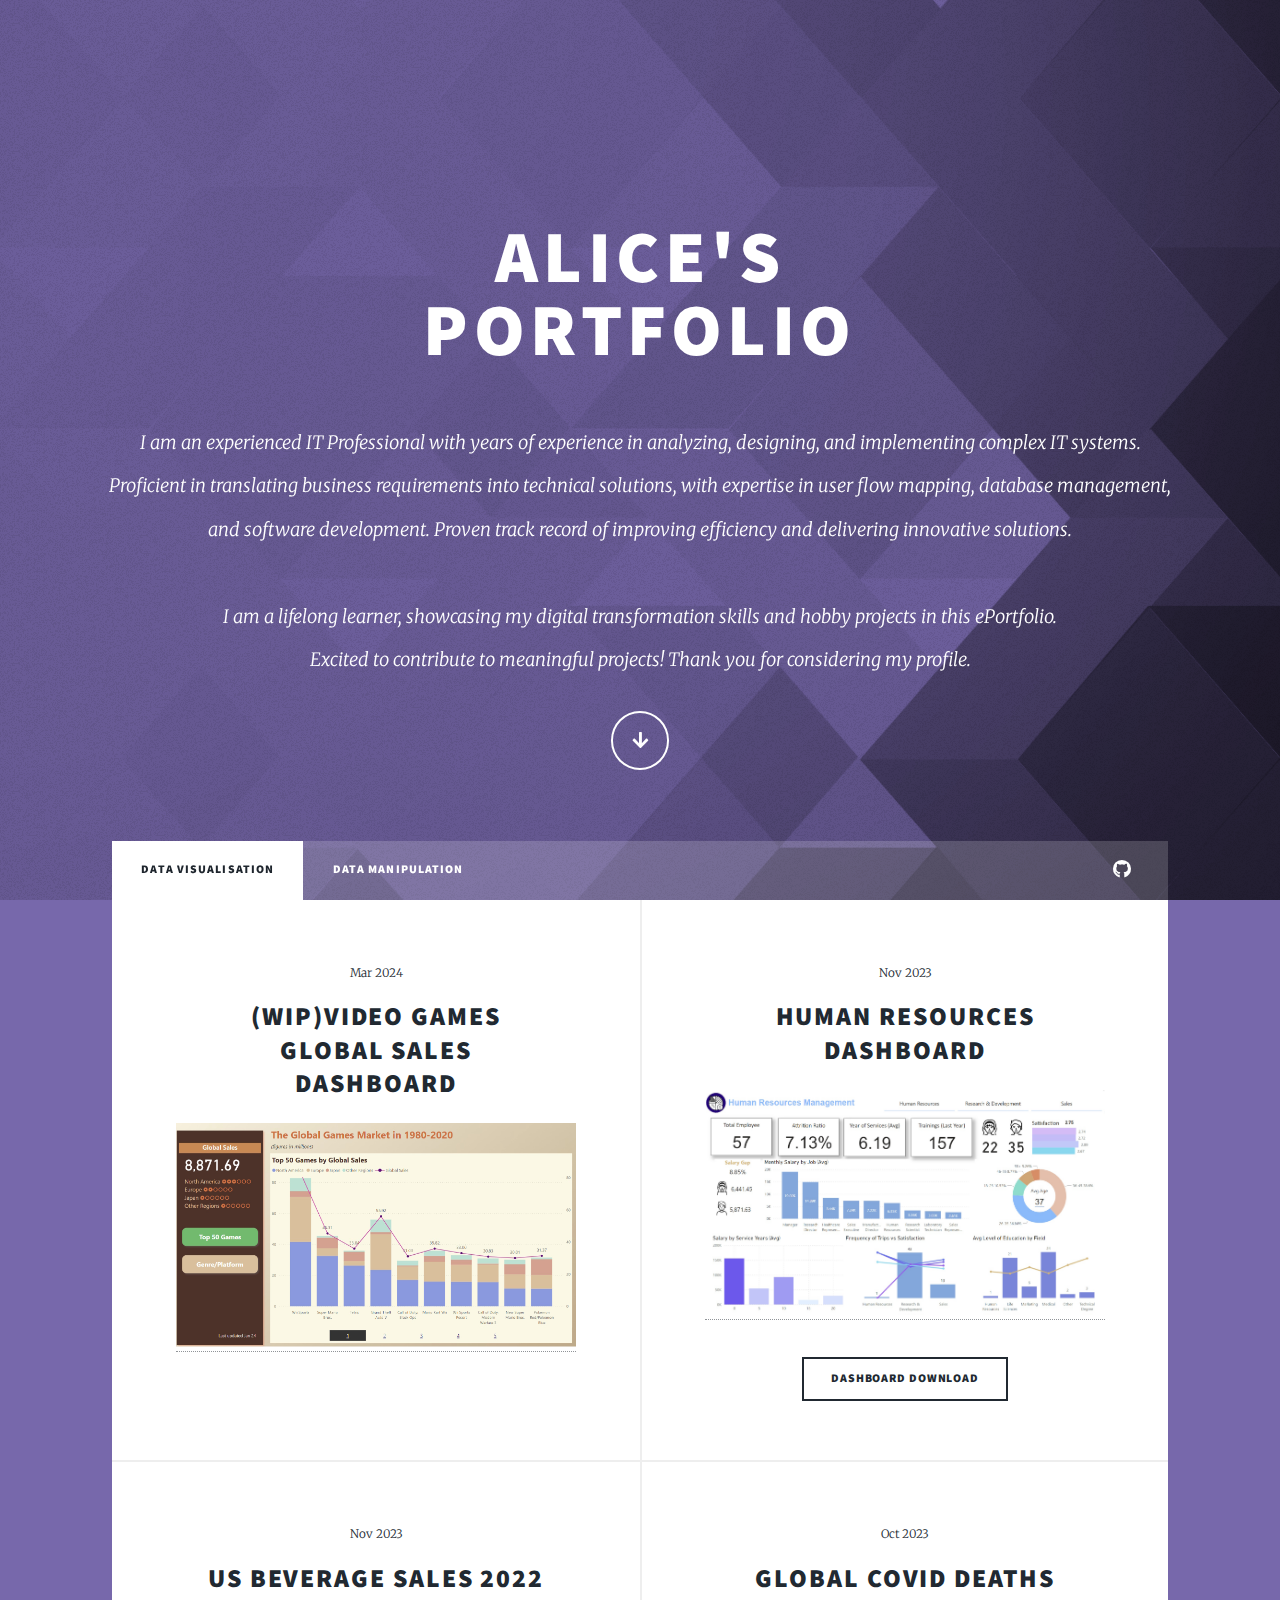
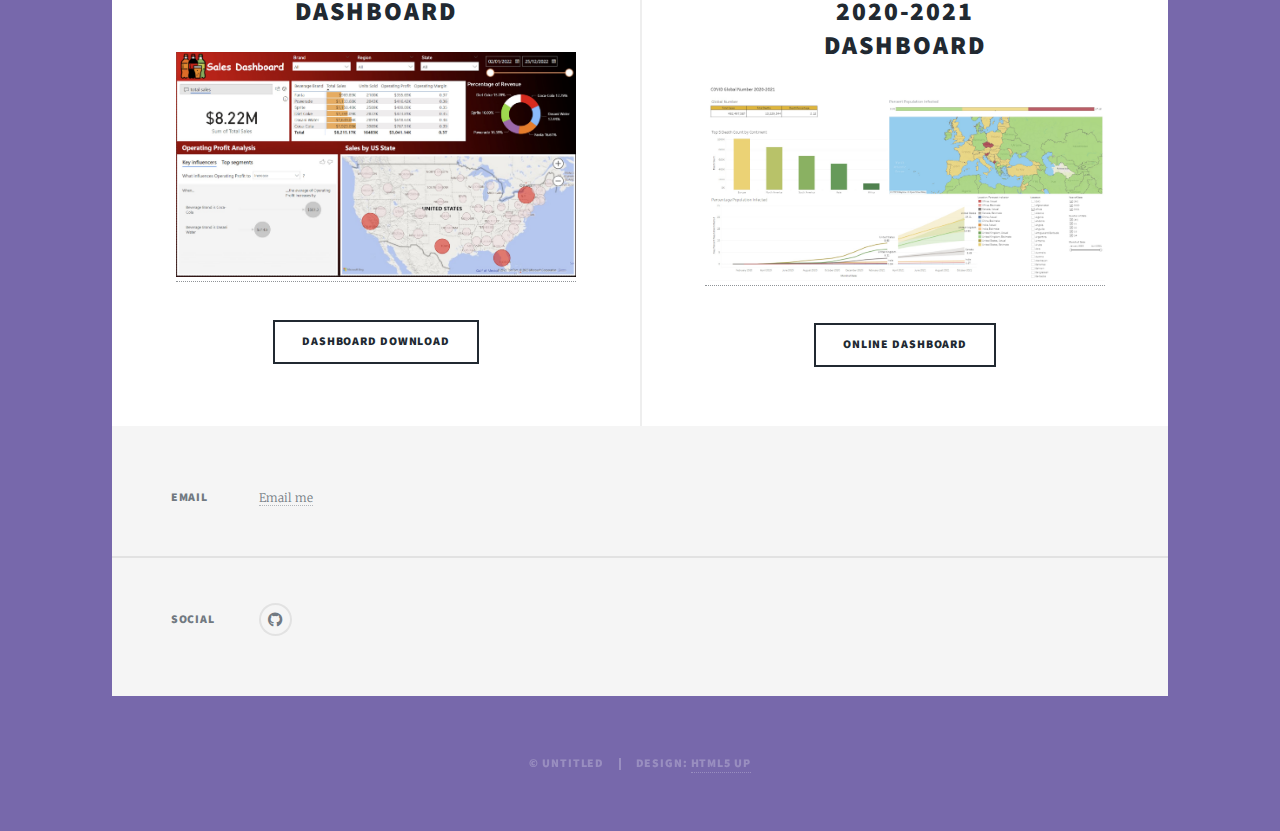
==== index.html @ 6210d6d4 "Update index.html" ====
<!DOCTYPE HTML>
<!--
	Massively by HTML5 UP
	html5up.net | @ajlkn
	Free for personal and commercial use under the CCA 3.0 license (html5up.net/license)
-->
<!--
Last modified by alicel 23Mar24
-->
<html>
	<head>
		<title>Alice's ePortfolio</title>
		<meta charset="utf-8" />
		<meta name="viewport" content="width=device-width, initial-scale=1, user-scalable=no" />
		<link rel="stylesheet" href="assets/css/main.css" />
		<noscript><link rel="stylesheet" href="assets/css/noscript.css" /></noscript>
	</head>
	<body class="is-preload">

		<!-- Wrapper -->
			<div id="wrapper" class="fade-in">

				<!-- Intro -->
					<div id="intro">
						<h1>Alice's <br />
							Portfolio
							</h1>
						<p><p>
							I am an experienced IT Professional with years of experience in analyzing, designing, 
							and implementing complex IT systems. <br/>
							Proficient in translating business requirements into technical solutions,
							with expertise in user flow mapping, database management, <br/>  and software development.
							Proven track record of improving efficiency and delivering innovative solutions.<br/><br/>

							I am a lifelong learner, showcasing my digital transformation skills and hobby projects in this ePortfolio.
							 <br/> Excited to contribute to meaningful projects!  Thank you for considering my profile.
							 
							<!--<a href="https://github.com/AliceLPractice/DataProjects">@AliceDataProject</a><br/>-->
							</p>
						<ul class="actions">
							<li><a href="#header" class="button icon solid solo fa-arrow-down scrolly">Continue</a></li>
						</ul>
					</div>

				<!-- Header (Tab) -->
					<header id="header">
						<a href="index.html" class="logo">My Hobby Projects</a>
					</header>

				<!-- Nav -->
					<nav id="nav">
						<ul class="links">
						<!--	<li><a href="index.html">Module Design</a></li>
							<li><a href="model.html">ERD</a></li>-->
							<li class="active"><a href="index.html">Data Visualisation</a></li>
							<li><a href="manipulation.html">Data Manipulation</a></li>
							
						</ul>
						<ul class="icons">
							<li><a href="https://github.com/AliceLPractice" class="icon brands fa-github"><span class="label">GitHub</span></a></li>
						</ul>
					</nav>

				<!-- Main -->
					<div id="main">

						<!-- Featured Post -->
							<!--<article class="post featured">
								<header class="major">
									<span class="date">Nov 2023</span>
									<h2><a href="#"><br />
									massive headline</a></h2>
									<p>Aenean ornare velit lacus varius enim ullamcorper proin aliquam<br />
									facilisis ante sed etiam magna interdum congue. Lorem ipsum dolor<br />
									amet nullam sed etiam veroeros.</p>
								</header>
								<a href="#" class="image main"><img src="images/analytics.jpg" alt="" /></a>
								<ul class="actions special">
									<li><a href="#" class="button large">Full Story</a></li>
								</ul>
							</article>
						-->

						<!----------------------------- Dashboard Posts ------------------------------->
							<section class="posts">
								<!--Video Games dashboard Mar 24-->
								<article>
									<header>
										<span class="date">Mar 2024</span>
										
										<div class="tooltip">		
											<!--<a href="details/vgames.html" target="_blank">-->	
											<h2> (WIP)Video Games <br />
												Global Sales<br />
											Dashboard</a></h2>
											<span class="tooltiptext">Go to dashboard details</span>
										</div>
										
									</header>
									<a href="images/dashboard/p5_vgames.jpg" target="_blank" >
									<!--<a href="details/vgames.html" target="_blank" >	
											<img src="images/p5_vgames.jpg" alt="Video Games Sales Dashboard" title="Go to dashboard details" style="width:400px;">
									</a>	-->

										<img src="images/dashboard/p5_vgames.jpg" alt="Video Games Dashboard" title="Click to enlarge the image" style="width:400px;">
									</a>	
									<!--<p>This interactive dashboard, powered by Tableau, tracks Covid-19-related deaths between January 2020 and April 2021. 
										The dataset includes 59 columns and was shared by YouTube user <a href="https://www.youtube.com/@AlexTheAnalyst" target="_blank">AlexTheAnalyst</a></p>-->
										<p></p>
									<!--<ul class="actions special">
										<li><a href="https://github.com/AliceLPractice/DataProjects/blob/main/P5-Global%20Video%20Games.pbix" 
											class="button" target="_blank">
										Dashboard Download</a></li>
									</ul>-->
								</article>

								<!--HR dashboard Nov 23-->
								<article>
									<header>
										<span class="date">Nov 2023</span>
										
										<div class="tooltip">			
											<h2><a href="details/hr.html" target="_blank">Human Resources<br />
											Dashboard</a></h2>
											<span class="tooltiptext">Go to dashboard details</span>
										</div>
										
									</header>
									<a target="_blank" href="images/dashboard/p4_hr.jpg">
										<img src="images/dashboard/p4_hr.jpg" alt="Human Resources Dashboard" title="Click to enlarge the image" style="width:400px;">
									</a>	
									<!--<p>This interactive dashboard, powered by Tableau, tracks Covid-19-related deaths between January 2020 and April 2021. 
										The dataset includes 59 columns and was shared by YouTube user <a href="https://www.youtube.com/@AlexTheAnalyst" target="_blank">AlexTheAnalyst</a></p>-->
										<p></p>
									<ul class="actions special">
										<li><a href="https://github.com/AliceLPractice/DataProjects/blob/main/P4-HR%20Analysis.pbix" 
											class="button" target="_blank">
										Dashboard Download</a></li>
									</ul>
								</article>
								
								<!--Coca Cola Dashboard Nov 23-->
								<article>
									<header>
										<span class="date">Nov 2023</span>
										<div class="tooltip">			
											<h2><a href="details/cola.html" target="_blank">US Beverage Sales 2022<br/>
												Dashboard</a></h2>
											<span class="tooltiptext">Go to dashboard details</span>
										</div>
									</header>
										<a target="_blank" href="images/dashboard/p3_beverage.jpg">
											<img src="images/dashboard/p3_beverage.jpg" alt="US Beverage Sales" title="Click to enlarge the image" style="width:400px;">
										</a>
									<p></p>
									<ul class="actions special">
										<li><a href="https://github.com/AliceLPractice/DataProjects/blob/main/P3-US%20Beverage%20Sales%20Dashboard.pbix" 
											class="button"  target="_blank">
											Dashboard Download</a></li>
									</ul>
								</article>

								<!--UK Ecommerce Dashboard Nov 23-->
								<!--Work in Progress
									<article>
									<header>
										<span class="date">Nov 2023</span>
										<div class="tooltip">			
											<h2><a href="details/ecomm.html" target="_blank">UK Ecommerce 2011<br/>
												Dashboard</a></h2>
											<span class="tooltiptext">Go to dashboard details</span>
										</div>
									</header>
										<a target="_blank" href="images/p2_ecom.jpg">
											<img src="images/p2_ecom.jpg" alt="US Beverage Sales" title="Click to enlarge the image" style="width:400px;">
										</a>
									<p></p>
									<ul class="actions special">
										<li><a href="https://github.com/AliceLPractice/DataProjects/blob/main/P2-UK%20Ecommerce%20Sales%20Dashboard.xlsx"
											 class="button"  target="_blank">Dashboard Download</a></li>
									</ul>
								</article>		-->
								
								<!--Covid Dashboard Oct 23-->
								<article>
									<header>
										<span class="date">Oct 2023</span>
										
										<div class="tooltip">			
											<h2><a href="details/covid.html" target="_blank" >GLOBAL COVID DEATHS <br />2020-2021<br />
											Dashboard</a></h2>
											<span class="tooltiptext">Go to dashboard details</span>
										</div>
									</header>
									<a target="_blank" href="images/dashboard/p1_COVID.jpg">
										<img src="images/dashboard/p1_COVID.jpg" alt="Covid Deaths Dashboard" title="Click to enlarge the image" style="width:400px;">
									</a>	
									<p></p>
										<ul class="actions special">
											<li><a href="https://public.tableau.com/app/profile/alice.lee1831/viz/P1-COVID2020-2021/Dashboard?publish=yes" 
												class="button" target="_blank">Online Dashboard</a></li>
										</ul>
								</article>

								
							</section>

						<!-- Footer (Pagination)-->
							<!--<footer>
								<div class="pagination">
									<!--<a href="#" class="previous">Prev</a>
									<a href="#" class="page active">1</a>
									<a href="#" class="page">2</a>
									<a href="#" class="page">3</a>
									<span class="extra">&hellip;</span>
									<a href="#" class="page">8</a>
									<a href="#" class="page">9</a>
									<a href="#" class="page">10</a>
									<a href="#" class="next">Next</a>
								</div>
							</footer>-->
					</div> <!--main end-->

				<!-- Footer -->
					<footer id="footer">
						<!--Sending Message
							<section>
							<form method="post" action="#">
								<div class="fields">
									<div class="field">
										<label for="name">Name</label>
										<input type="text" name="name" id="name" />
									</div>
									<div class="field">
										<label for="email">Email</label>
										<input type="text" name="email" id="email" />
									</div>
									<div class="field">
										<label for="message">Message</label>
										<textarea name="message" id="message" rows="3"></textarea>
									</div>
								</div>
								<ul class="actions">
									<li><input type="submit" value="Send Message" /></li>
								</ul>
							</form>
						</section>
					-->
				
						<section class="split contact">
							<!--
								<section class="alt">
								<h3>Address</h3>
								<p>1234 Somewhere Road #87257<br />
								Nashville, TN 00000-0000</p>
							</section>
							<section>
								<h3>Phone</h3>
								<p><a href="#">(000) 000-0000</a></p>
							</section>-->
							<section>
								<h3>Email</h3>
								<p><a href="mailto:pyalicelee@hotmail.com?subject=Contact%20from%20Portfolio%20">Email me</a></p>
							</section>
							<section>
								<h3>Social</h3>
								<ul class="icons alt">
									<!--<li><a href="#" class="icon brands alt fa-twitter"><span class="label">Twitter</span></a></li>
									<li><a href="#" class="icon brands alt fa-facebook-f"><span class="label">Facebook</span></a></li>
									<li><a href="#" class="icon brands alt fa-instagram"><span class="label">Instagram</span></a></li>-->
									<li><a href="https://github.com/AliceLPractice" class="icon brands alt fa-github"><span class="label">GitHub</span></a></li>
								</ul>
							</section>
						</section>
					</footer>

				<!-- Copyright -->
					<div id="copyright">
						<ul><li>&copy; Untitled</li><li>Design: <a href="https://html5up.net">HTML5 UP</a></li></ul>
					</div>

			</div>

		<!-- Scripts -->
			<script src="assets/js/jquery.min.js"></script>
			<script src="assets/js/jquery.scrollex.min.js"></script>
			<script src="assets/js/jquery.scrolly.min.js"></script>
			<script src="assets/js/browser.min.js"></script>
			<script src="assets/js/breakpoints.min.js"></script>
			<script src="assets/js/util.js"></script>
			<script src="assets/js/main.js"></script>

		<!-- Start of HubSpot Embed Code -->
		  <script type="text/javascript" id="hs-script-loader" async defer src="//js-eu1.hs-scripts.com/144435541.js"></script>
		<!-- End of HubSpot Embed Code -->
		
	</body>
</html>
---- assets/css/main.css ----
@import url(fontawesome-all.min.css);
@import url("https://fonts.googleapis.com/css?family=Merriweather:300,700,300italic,700italic|Source+Sans+Pro:900");

/*
	Massively by HTML5 UP
	html5up.net | @ajlkn
	Free for personal and commercial use under the CCA 3.0 license (html5up.net/license)
*/
/**
	Last modified:  aliceL 15Jan24
**/

/*******Custom*******/
/***Tooltipy**/
.tooltip {
	position: relative;
	display: inline-block;
	border-bottom: 0px dotted black;
  }
  
  .tooltip .tooltiptext {
	visibility: hidden;
	width: 155px;
	background-color: #555;
	color: #fff;
	text-align: center;
	border-radius: 6px;
	padding: 3px 0;
	position: absolute;
	z-index: 1;
	bottom: 125%;
	left: 50%;
	margin-left: -60px;
	opacity: 0;
	transition: opacity 0.3s;
	font-size: small;
  }
  
  .tooltip .tooltiptext::after {
	content: "";
	position: absolute;
	top: 100%;
	left: 50%;
	margin-left: -5px;
	border-width: 5px;
	border-style: solid;
	border-color: #555 transparent transparent transparent;
  }
  
  .tooltip:hover .tooltiptext {
	visibility: visible;
	opacity: 1;
  }

/******Tab Gallery*****/
/* The grid: three equal columns that floats next to each other */
/**.column {
	float: left;
	width: 33.33%;
	padding: 5px;
  }**/
  
  /* Style the images inside the grid */
  .column img {
	opacity: 0.8;
	cursor: pointer;
  }
  
  .column img:hover {
	opacity: 1;
  }
  
  /* Clear floats after the columns */
  .row:after {
	content: "";
	display: table;
	clear: both;
  }
  
  /* The expanding image container (positioning is needed to position the close button and the text) */
  .container {
	position: relative;
	display: none;
  }
  
 /* Expanding image text */
#imgtext {
	position: absolute;
	bottom: 15px;
	left: 15px;
	color: white;
	font-size: 20px;
  }

  /* Closable button inside the expanded image */
  .closebtn {
	position: absolute;
	top: 5px;
	right: 150px;
	color: rgb(47, 7, 59);
	font-size: 35px;
	cursor: pointer;
  }


/***Default****/
html, body, div, span, applet, object,
iframe, h1, h2, h3, h4, h5, h6, p, blockquote,
pre, a, abbr, acronym, address, big, cite,
code, del, dfn, em, img, ins, kbd, q, s, samp,
small, strike, strong, sub, sup, tt, var, b,
u, i, center, dl, dt, dd, ol, ul, li, fieldset,
form, label, legend, table, caption, tbody,
tfoot, thead, tr, th, td, article, aside,
canvas, details, embed, figure, figcaption,
footer, header, hgroup, menu, nav, output, ruby,
section, summary, time, mark, audio, video {
	margin: 0;
	padding: 0;
	border: 0;
	font-size: 100%;
	font: inherit;
	vertical-align: baseline;}

article, aside, details, figcaption, figure,
footer, header, hgroup, menu, nav, section {
	display: block;}

body {
	line-height: 1;
}

ol, ul {
	list-style: none;
}

blockquote, q {
	quotes: none;
}

	blockquote:before, blockquote:after, q:before, q:after {
		content: '';
		content: none;
	}

table {
	border-collapse: collapse;
	border-spacing: 0;
}

body {
	-webkit-text-size-adjust: none;
}

mark {
	background-color: transparent;
	color: inherit;
}

input::-moz-focus-inner {
	border: 0;
	padding: 0;
}

input, select, textarea {
	-moz-appearance: none;
	-webkit-appearance: none;
	-ms-appearance: none;
	appearance: none;
}

/* Basic */

	@-ms-viewport {
		width: device-width;
	}

	body {
		-ms-overflow-style: scrollbar;
	}

	@media screen and (max-width: 480px) {

		html, body {
			min-width: 320px;
		}

	}

	html {
		box-sizing: border-box;
	}

	*, *:before, *:after {
		box-sizing: inherit;
	}

	body {
		background-color: #7768ab; /**custom background color #c79cd1.  grey #787c79**/
	}

		body.is-preload *, body.is-preload *:before, body.is-preload *:after {
			-moz-animation: none !important;
			-webkit-animation: none !important;
			-ms-animation: none !important;
			animation: none !important;
			-moz-transition: none !important;
			-webkit-transition: none !important;
			-ms-transition: none !important;
			transition: none !important;
		}

/* Type */

	html {
		font-size: 16pt;
	}

		@media screen and (max-width: 1680px) {

			html {
				font-size: 12pt;
			}

		}

		@media screen and (max-width: 1280px) {

			html {
				font-size: 11pt;
			}

		}

		@media screen and (max-width: 360px) {

			html {
				font-size: 10pt;
			}

		}

	body {
		color: #212931;
	}

	body, input, select, textarea {
		font-family: "Merriweather", Georgia, serif;
		font-weight: 300;
		font-size: 1rem;
		line-height: 2.375;
	}

	a {
		-moz-transition: color 0.2s ease-in-out, background-color 0.2s ease-in-out, border-color 0.2s ease-in-out, box-shadow 0.2s ease-in-out;
		-webkit-transition: color 0.2s ease-in-out, background-color 0.2s ease-in-out, border-color 0.2s ease-in-out, box-shadow 0.2s ease-in-out;
		-ms-transition: color 0.2s ease-in-out, background-color 0.2s ease-in-out, border-color 0.2s ease-in-out, box-shadow 0.2s ease-in-out;
		transition: color 0.2s ease-in-out, background-color 0.2s ease-in-out, border-color 0.2s ease-in-out, box-shadow 0.2s ease-in-out;
		border-bottom: dotted 1px;
		text-decoration: none;
	}

		a:hover {
			border-bottom-color: transparent;
		}

	strong, b {
		font-weight: 600;
	}

	em, i {
		font-style: italic;
	}

	p {
		text-align: justify;
		margin: 0 0 2rem 0;
	}

	h1, h2, h3, h4, h5, h6 {
		font-family: "Source Sans Pro", Helvetica, sans-serif;
		font-weight: 900;
		line-height: 1.5;
		letter-spacing: 0.075em;
		text-transform: uppercase;
		margin: 0 0 1rem 0;
	}

		h1 a, h2 a, h3 a, h4 a, h5 a, h6 a {
			border-bottom: 0;
			color: inherit;
			text-decoration: none;
		}

	h1 {
		font-size: 4rem;
		line-height: 1.1;
		margin: 0 0 2rem 0;
	}

	h2 {
		font-size: 1.75rem;
		line-height: 1.3;
		margin: 0 0 1.5rem 0;
	}

	h3 {
		font-size: 1.25rem;
		margin: 0 0 1.5rem 0;
	}

	h4 {
		font-size: 1rem;
	}

	h5 {
		font-size: 0.9rem;
	}

	h6 {
		font-size: 0.8rem;
	}

	sub {
		font-size: 0.8rem;
		position: relative;
		top: 0.5rem;
	}

	sup {
		font-size: 0.8rem;
		position: relative;
		top: -0.5rem;
	}

	blockquote {
		border-left: solid 4px;
		font-style: italic;
		margin: 0 0 2rem 0;
		padding: 0.5rem 0 0.5rem 2rem;
	}

	code {
		border: solid 2px;
		font-family: "Courier New", monospace;
		font-size: 0.9rem;
		margin: 0 0.25rem;
		padding: 0.25rem 0.65rem;
	}

	pre {
		-webkit-overflow-scrolling: touch;
		font-family: "Courier New", monospace;
		font-size: 0.9rem;
		margin: 0 0 2rem 0;
	}

		pre code {
			display: block;
			line-height: 1.75;
			padding: 1rem 1.5rem;
			overflow-x: auto;
		}

	hr {
		border: 0;
		border-bottom: solid 2px;
		margin: 3rem 0;
	}

		hr.major {
			margin: 5rem 0;
		}

	.align-left {
		text-align: left;
	}

	.align-center {
		text-align: center;
	}

	.align-right {
		text-align: right;
	}

	input, select, textarea {
		color: #212931;
	}

	a {
		color: #212931;
		border-bottom-color: rgba(33, 41, 49, 0.5);
	}

		a:hover {
			border-bottom-color: transparent;
			color: #18bfef !important;
		}

	strong, b {
		color: #212931;
	}

	h1, h2, h3, h4, h5, h6 {
		color: #212931;
	}

	blockquote {
		border-left-color: #eeeeee;
	}

	code {
		background: rgba(220, 220, 220, 0.25);
		border-color: #eeeeee;
	}

	hr {
		border-bottom-color: #eeeeee;
	}

/* Row */

	.row {
		display: flex;
		flex-wrap: wrap;
		box-sizing: border-box;
		align-items: stretch;
	}

		.row > * {
			box-sizing: border-box;
		}

		.row.gtr-uniform > * > :last-child {
			margin-bottom: 0;
		}

		.row.aln-left {
			justify-content: flex-start;
		}

		.row.aln-center {
			justify-content: center;
		}

		.row.aln-right {
			justify-content: flex-end;
		}

		.row.aln-top {
			align-items: flex-start;
		}

		.row.aln-middle {
			align-items: center;
		}

		.row.aln-bottom {
			align-items: flex-end;
		}

		.row > .imp {
			order: -1;
		}

		.row > .col-1 {
			width: 8.33333%;
		}

		.row > .off-1 {
			margin-left: 8.33333%;
		}

		.row > .col-2 {
			width: 16.66667%;
		}

		.row > .off-2 {
			margin-left: 16.66667%;
		}

		.row > .col-3 {
			width: 25%;
		}

		.row > .off-3 {
			margin-left: 25%;
		}

		.row > .col-4 {
			width: 33.33333%;
		}

		.row > .off-4 {
			margin-left: 33.33333%;
		}

		.row > .col-5 {
			width: 41.66667%;
		}

		.row > .off-5 {
			margin-left: 41.66667%;
		}

		.row > .col-6 {
			width: 50%;
		}

		.row > .off-6 {
			margin-left: 50%;
		}

		.row > .col-7 {
			width: 58.33333%;
		}

		.row > .off-7 {
			margin-left: 58.33333%;
		}

		.row > .col-8 {
			width: 66.66667%;
		}

		.row > .off-8 {
			margin-left: 66.66667%;
		}

		.row > .col-9 {
			width: 75%;
		}

		.row > .off-9 {
			margin-left: 75%;
		}

		.row > .col-10 {
			width: 83.33333%;
		}

		.row > .off-10 {
			margin-left: 83.33333%;
		}

		.row > .col-11 {
			width: 91.66667%;
		}

		.row > .off-11 {
			margin-left: 91.66667%;
		}

		.row > .col-12 {
			width: 100%;
		}

		.row > .off-12 {
			margin-left: 100%;
		}

		.row.gtr-0 {
			margin-top: 0;
			margin-left: 0rem;
		}

			.row.gtr-0 > * {
				padding: 0 0 0 0rem;
			}

			.row.gtr-0.gtr-uniform {
				margin-top: 0rem;
			}

				.row.gtr-0.gtr-uniform > * {
					padding-top: 0rem;
				}

		.row.gtr-25 {
			margin-top: 0;
			margin-left: -0.375rem;
		}

			.row.gtr-25 > * {
				padding: 0 0 0 0.375rem;
			}

			.row.gtr-25.gtr-uniform {
				margin-top: -0.375rem;
			}

				.row.gtr-25.gtr-uniform > * {
					padding-top: 0.375rem;
				}

		.row.gtr-50 {
			margin-top: 0;
			margin-left: -0.75rem;
		}

			.row.gtr-50 > * {
				padding: 0 0 0 0.75rem;
			}

			.row.gtr-50.gtr-uniform {
				margin-top: -0.75rem;
			}

				.row.gtr-50.gtr-uniform > * {
					padding-top: 0.75rem;
				}

		.row {
			margin-top: 0;
			margin-left: -1.5rem;
		}

			.row > * {
				padding: 0 0 0 1.5rem;
			}

			.row.gtr-uniform {
				margin-top: -1.5rem;
			}

				.row.gtr-uniform > * {
					padding-top: 1.5rem;
				}

		.row.gtr-150 {
			margin-top: 0;
			margin-left: -2.25rem;
		}

			.row.gtr-150 > * {
				padding: 0 0 0 2.25rem;
			}

			.row.gtr-150.gtr-uniform {
				margin-top: -2.25rem;
			}

				.row.gtr-150.gtr-uniform > * {
					padding-top: 2.25rem;
				}

		.row.gtr-200 {
			margin-top: 0;
			margin-left: -3rem;
		}

			.row.gtr-200 > * {
				padding: 0 0 0 3rem;
			}

			.row.gtr-200.gtr-uniform {
				margin-top: -3rem;
			}

				.row.gtr-200.gtr-uniform > * {
					padding-top: 3rem;
				}

		@media screen and (max-width: 1680px) {

			.row {
				display: flex;
				flex-wrap: wrap;
				box-sizing: border-box;
				align-items: stretch;
			}

				.row > * {
					box-sizing: border-box;
				}

				.row.gtr-uniform > * > :last-child {
					margin-bottom: 0;
				}

				.row.aln-left {
					justify-content: flex-start;
				}

				.row.aln-center {
					justify-content: center;
				}

				.row.aln-right {
					justify-content: flex-end;
				}

				.row.aln-top {
					align-items: flex-start;
				}

				.row.aln-middle {
					align-items: center;
				}

				.row.aln-bottom {
					align-items: flex-end;
				}

				.row > .imp-xlarge {
					order: -1;
				}

				.row > .col-1-xlarge {
					width: 8.33333%;
				}

				.row > .off-1-xlarge {
					margin-left: 8.33333%;
				}

				.row > .col-2-xlarge {
					width: 16.66667%;
				}

				.row > .off-2-xlarge {
					margin-left: 16.66667%;
				}

				.row > .col-3-xlarge {
					width: 25%;
				}

				.row > .off-3-xlarge {
					margin-left: 25%;
				}

				.row > .col-4-xlarge {
					width: 33.33333%;
				}

				.row > .off-4-xlarge {
					margin-left: 33.33333%;
				}

				.row > .col-5-xlarge {
					width: 41.66667%;
				}

				.row > .off-5-xlarge {
					margin-left: 41.66667%;
				}

				.row > .col-6-xlarge {
					width: 50%;
				}

				.row > .off-6-xlarge {
					margin-left: 50%;
				}

				.row > .col-7-xlarge {
					width: 58.33333%;
				}

				.row > .off-7-xlarge {
					margin-left: 58.33333%;
				}

				.row > .col-8-xlarge {
					width: 66.66667%;
				}

				.row > .off-8-xlarge {
					margin-left: 66.66667%;
				}

				.row > .col-9-xlarge {
					width: 75%;
				}

				.row > .off-9-xlarge {
					margin-left: 75%;
				}

				.row > .col-10-xlarge {
					width: 83.33333%;
				}

				.row > .off-10-xlarge {
					margin-left: 83.33333%;
				}

				.row > .col-11-xlarge {
					width: 91.66667%;
				}

				.row > .off-11-xlarge {
					margin-left: 91.66667%;
				}

				.row > .col-12-xlarge {
					width: 100%;
				}

				.row > .off-12-xlarge {
					margin-left: 100%;
				}

				.row.gtr-0 {
					margin-top: 0;
					margin-left: 0rem;
				}

					.row.gtr-0 > * {
						padding: 0 0 0 0rem;
					}

					.row.gtr-0.gtr-uniform {
						margin-top: 0rem;
					}

						.row.gtr-0.gtr-uniform > * {
							padding-top: 0rem;
						}

				.row.gtr-25 {
					margin-top: 0;
					margin-left: -0.375rem;
				}

					.row.gtr-25 > * {
						padding: 0 0 0 0.375rem;
					}

					.row.gtr-25.gtr-uniform {
						margin-top: -0.375rem;
					}

						.row.gtr-25.gtr-uniform > * {
							padding-top: 0.375rem;
						}

				.row.gtr-50 {
					margin-top: 0;
					margin-left: -0.75rem;
				}

					.row.gtr-50 > * {
						padding: 0 0 0 0.75rem;
					}

					.row.gtr-50.gtr-uniform {
						margin-top: -0.75rem;
					}

						.row.gtr-50.gtr-uniform > * {
							padding-top: 0.75rem;
						}

				.row {
					margin-top: 0;
					margin-left: -1.5rem;
				}

					.row > * {
						padding: 0 0 0 1.5rem;
					}

					.row.gtr-uniform {
						margin-top: -1.5rem;
					}

						.row.gtr-uniform > * {
							padding-top: 1.5rem;
						}

				.row.gtr-150 {
					margin-top: 0;
					margin-left: -2.25rem;
				}

					.row.gtr-150 > * {
						padding: 0 0 0 2.25rem;
					}

					.row.gtr-150.gtr-uniform {
						margin-top: -2.25rem;
					}

						.row.gtr-150.gtr-uniform > * {
							padding-top: 2.25rem;
						}

				.row.gtr-200 {
					margin-top: 0;
					margin-left: -3rem;
				}

					.row.gtr-200 > * {
						padding: 0 0 0 3rem;
					}

					.row.gtr-200.gtr-uniform {
						margin-top: -3rem;
					}

						.row.gtr-200.gtr-uniform > * {
							padding-top: 3rem;
						}

		}

		@media screen and (max-width: 1280px) {

			.row {
				display: flex;
				flex-wrap: wrap;
				box-sizing: border-box;
				align-items: stretch;
			}

				.row > * {
					box-sizing: border-box;
				}

				.row.gtr-uniform > * > :last-child {
					margin-bottom: 0;
				}

				.row.aln-left {
					justify-content: flex-start;
				}

				.row.aln-center {
					justify-content: center;
				}

				.row.aln-right {
					justify-content: flex-end;
				}

				.row.aln-top {
					align-items: flex-start;
				}

				.row.aln-middle {
					align-items: center;
				}

				.row.aln-bottom {
					align-items: flex-end;
				}

				.row > .imp-large {
					order: -1;
				}

				.row > .col-1-large {
					width: 8.33333%;
				}

				.row > .off-1-large {
					margin-left: 8.33333%;
				}

				.row > .col-2-large {
					width: 16.66667%;
				}

				.row > .off-2-large {
					margin-left: 16.66667%;
				}

				.row > .col-3-large {
					width: 25%;
				}

				.row > .off-3-large {
					margin-left: 25%;
				}

				.row > .col-4-large {
					width: 33.33333%;
				}

				.row > .off-4-large {
					margin-left: 33.33333%;
				}

				.row > .col-5-large {
					width: 41.66667%;
				}

				.row > .off-5-large {
					margin-left: 41.66667%;
				}

				.row > .col-6-large {
					width: 50%;
				}

				.row > .off-6-large {
					margin-left: 50%;
				}

				.row > .col-7-large {
					width: 58.33333%;
				}

				.row > .off-7-large {
					margin-left: 58.33333%;
				}

				.row > .col-8-large {
					width: 66.66667%;
				}

				.row > .off-8-large {
					margin-left: 66.66667%;
				}

				.row > .col-9-large {
					width: 75%;
				}

				.row > .off-9-large {
					margin-left: 75%;
				}

				.row > .col-10-large {
					width: 83.33333%;
				}

				.row > .off-10-large {
					margin-left: 83.33333%;
				}

				.row > .col-11-large {
					width: 91.66667%;
				}

				.row > .off-11-large {
					margin-left: 91.66667%;
				}

				.row > .col-12-large {
					width: 100%;
				}

				.row > .off-12-large {
					margin-left: 100%;
				}

				.row.gtr-0 {
					margin-top: 0;
					margin-left: 0rem;
				}

					.row.gtr-0 > * {
						padding: 0 0 0 0rem;
					}

					.row.gtr-0.gtr-uniform {
						margin-top: 0rem;
					}

						.row.gtr-0.gtr-uniform > * {
							padding-top: 0rem;
						}

				.row.gtr-25 {
					margin-top: 0;
					margin-left: -0.375rem;
				}

					.row.gtr-25 > * {
						padding: 0 0 0 0.375rem;
					}

					.row.gtr-25.gtr-uniform {
						margin-top: -0.375rem;
					}

						.row.gtr-25.gtr-uniform > * {
							padding-top: 0.375rem;
						}

				.row.gtr-50 {
					margin-top: 0;
					margin-left: -0.75rem;
				}

					.row.gtr-50 > * {
						padding: 0 0 0 0.75rem;
					}

					.row.gtr-50.gtr-uniform {
						margin-top: -0.75rem;
					}

						.row.gtr-50.gtr-uniform > * {
							padding-top: 0.75rem;
						}

				.row {
					margin-top: 0;
					margin-left: -1.5rem;
				}

					.row > * {
						padding: 0 0 0 1.5rem;
					}

					.row.gtr-uniform {
						margin-top: -1.5rem;
					}

						.row.gtr-uniform > * {
							padding-top: 1.5rem;
						}

				.row.gtr-150 {
					margin-top: 0;
					margin-left: -2.25rem;
				}

					.row.gtr-150 > * {
						padding: 0 0 0 2.25rem;
					}

					.row.gtr-150.gtr-uniform {
						margin-top: -2.25rem;
					}

						.row.gtr-150.gtr-uniform > * {
							padding-top: 2.25rem;
						}

				.row.gtr-200 {
					margin-top: 0;
					margin-left: -3rem;
				}

					.row.gtr-200 > * {
						padding: 0 0 0 3rem;
					}

					.row.gtr-200.gtr-uniform {
						margin-top: -3rem;
					}

						.row.gtr-200.gtr-uniform > * {
							padding-top: 3rem;
						}

		}

		@media screen and (max-width: 980px) {

			.row {
				display: flex;
				flex-wrap: wrap;
				box-sizing: border-box;
				align-items: stretch;
			}

				.row > * {
					box-sizing: border-box;
				}

				.row.gtr-uniform > * > :last-child {
					margin-bottom: 0;
				}

				.row.aln-left {
					justify-content: flex-start;
				}

				.row.aln-center {
					justify-content: center;
				}

				.row.aln-right {
					justify-content: flex-end;
				}

				.row.aln-top {
					align-items: flex-start;
				}

				.row.aln-middle {
					align-items: center;
				}

				.row.aln-bottom {
					align-items: flex-end;
				}

				.row > .imp-medium {
					order: -1;
				}

				.row > .col-1-medium {
					width: 8.33333%;
				}

				.row > .off-1-medium {
					margin-left: 8.33333%;
				}

				.row > .col-2-medium {
					width: 16.66667%;
				}

				.row > .off-2-medium {
					margin-left: 16.66667%;
				}

				.row > .col-3-medium {
					width: 25%;
				}

				.row > .off-3-medium {
					margin-left: 25%;
				}

				.row > .col-4-medium {
					width: 33.33333%;
				}

				.row > .off-4-medium {
					margin-left: 33.33333%;
				}

				.row > .col-5-medium {
					width: 41.66667%;
				}

				.row > .off-5-medium {
					margin-left: 41.66667%;
				}

				.row > .col-6-medium {
					width: 50%;
				}

				.row > .off-6-medium {
					margin-left: 50%;
				}

				.row > .col-7-medium {
					width: 58.33333%;
				}

				.row > .off-7-medium {
					margin-left: 58.33333%;
				}

				.row > .col-8-medium {
					width: 66.66667%;
				}

				.row > .off-8-medium {
					margin-left: 66.66667%;
				}

				.row > .col-9-medium {
					width: 75%;
				}

				.row > .off-9-medium {
					margin-left: 75%;
				}

				.row > .col-10-medium {
					width: 83.33333%;
				}

				.row > .off-10-medium {
					margin-left: 83.33333%;
				}

				.row > .col-11-medium {
					width: 91.66667%;
				}

				.row > .off-11-medium {
					margin-left: 91.66667%;
				}

				.row > .col-12-medium {
					width: 100%;
				}

				.row > .off-12-medium {
					margin-left: 100%;
				}

				.row.gtr-0 {
					margin-top: 0;
					margin-left: 0rem;
				}

					.row.gtr-0 > * {
						padding: 0 0 0 0rem;
					}

					.row.gtr-0.gtr-uniform {
						margin-top: 0rem;
					}

						.row.gtr-0.gtr-uniform > * {
							padding-top: 0rem;
						}

				.row.gtr-25 {
					margin-top: 0;
					margin-left: -0.375rem;
				}

					.row.gtr-25 > * {
						padding: 0 0 0 0.375rem;
					}

					.row.gtr-25.gtr-uniform {
						margin-top: -0.375rem;
					}

						.row.gtr-25.gtr-uniform > * {
							padding-top: 0.375rem;
						}

				.row.gtr-50 {
					margin-top: 0;
					margin-left: -0.75rem;
				}

					.row.gtr-50 > * {
						padding: 0 0 0 0.75rem;
					}

					.row.gtr-50.gtr-uniform {
						margin-top: -0.75rem;
					}

						.row.gtr-50.gtr-uniform > * {
							padding-top: 0.75rem;
						}

				.row {
					margin-top: 0;
					margin-left: -1.5rem;
				}

					.row > * {
						padding: 0 0 0 1.5rem;
					}

					.row.gtr-uniform {
						margin-top: -1.5rem;
					}

						.row.gtr-uniform > * {
							padding-top: 1.5rem;
						}

				.row.gtr-150 {
					margin-top: 0;
					margin-left: -2.25rem;
				}

					.row.gtr-150 > * {
						padding: 0 0 0 2.25rem;
					}

					.row.gtr-150.gtr-uniform {
						margin-top: -2.25rem;
					}

						.row.gtr-150.gtr-uniform > * {
							padding-top: 2.25rem;
						}

				.row.gtr-200 {
					margin-top: 0;
					margin-left: -3rem;
				}

					.row.gtr-200 > * {
						padding: 0 0 0 3rem;
					}

					.row.gtr-200.gtr-uniform {
						margin-top: -3rem;
					}

						.row.gtr-200.gtr-uniform > * {
							padding-top: 3rem;
						}

		}

		@media screen and (max-width: 736px) {

			.row {
				display: flex;
				flex-wrap: wrap;
				box-sizing: border-box;
				align-items: stretch;
			}

				.row > * {
					box-sizing: border-box;
				}

				.row.gtr-uniform > * > :last-child {
					margin-bottom: 0;
				}

				.row.aln-left {
					justify-content: flex-start;
				}

				.row.aln-center {
					justify-content: center;
				}

				.row.aln-right {
					justify-content: flex-end;
				}

				.row.aln-top {
					align-items: flex-start;
				}

				.row.aln-middle {
					align-items: center;
				}

				.row.aln-bottom {
					align-items: flex-end;
				}

				.row > .imp-small {
					order: -1;
				}

				.row > .col-1-small {
					width: 8.33333%;
				}

				.row > .off-1-small {
					margin-left: 8.33333%;
				}

				.row > .col-2-small {
					width: 16.66667%;
				}

				.row > .off-2-small {
					margin-left: 16.66667%;
				}

				.row > .col-3-small {
					width: 25%;
				}

				.row > .off-3-small {
					margin-left: 25%;
				}

				.row > .col-4-small {
					width: 33.33333%;
				}

				.row > .off-4-small {
					margin-left: 33.33333%;
				}

				.row > .col-5-small {
					width: 41.66667%;
				}

				.row > .off-5-small {
					margin-left: 41.66667%;
				}

				.row > .col-6-small {
					width: 50%;
				}

				.row > .off-6-small {
					margin-left: 50%;
				}

				.row > .col-7-small {
					width: 58.33333%;
				}

				.row > .off-7-small {
					margin-left: 58.33333%;
				}

				.row > .col-8-small {
					width: 66.66667%;
				}

				.row > .off-8-small {
					margin-left: 66.66667%;
				}

				.row > .col-9-small {
					width: 75%;
				}

				.row > .off-9-small {
					margin-left: 75%;
				}

				.row > .col-10-small {
					width: 83.33333%;
				}

				.row > .off-10-small {
					margin-left: 83.33333%;
				}

				.row > .col-11-small {
					width: 91.66667%;
				}

				.row > .off-11-small {
					margin-left: 91.66667%;
				}

				.row > .col-12-small {
					width: 100%;
				}

				.row > .off-12-small {
					margin-left: 100%;
				}

				.row.gtr-0 {
					margin-top: 0;
					margin-left: 0rem;
				}

					.row.gtr-0 > * {
						padding: 0 0 0 0rem;
					}

					.row.gtr-0.gtr-uniform {
						margin-top: 0rem;
					}

						.row.gtr-0.gtr-uniform > * {
							padding-top: 0rem;
						}

				.row.gtr-25 {
					margin-top: 0;
					margin-left: -0.375rem;
				}

					.row.gtr-25 > * {
						padding: 0 0 0 0.375rem;
					}

					.row.gtr-25.gtr-uniform {
						margin-top: -0.375rem;
					}

						.row.gtr-25.gtr-uniform > * {
							padding-top: 0.375rem;
						}

				.row.gtr-50 {
					margin-top: 0;
					margin-left: -0.75rem;
				}

					.row.gtr-50 > * {
						padding: 0 0 0 0.75rem;
					}

					.row.gtr-50.gtr-uniform {
						margin-top: -0.75rem;
					}

						.row.gtr-50.gtr-uniform > * {
							padding-top: 0.75rem;
						}

				.row {
					margin-top: 0;
					margin-left: -1.5rem;
				}

					.row > * {
						padding: 0 0 0 1.5rem;
					}

					.row.gtr-uniform {
						margin-top: -1.5rem;
					}

						.row.gtr-uniform > * {
							padding-top: 1.5rem;
						}

				.row.gtr-150 {
					margin-top: 0;
					margin-left: -2.25rem;
				}

					.row.gtr-150 > * {
						padding: 0 0 0 2.25rem;
					}

					.row.gtr-150.gtr-uniform {
						margin-top: -2.25rem;
					}

						.row.gtr-150.gtr-uniform > * {
							padding-top: 2.25rem;
						}

				.row.gtr-200 {
					margin-top: 0;
					margin-left: -3rem;
				}

					.row.gtr-200 > * {
						padding: 0 0 0 3rem;
					}

					.row.gtr-200.gtr-uniform {
						margin-top: -3rem;
					}

						.row.gtr-200.gtr-uniform > * {
							padding-top: 3rem;
						}

		}

		@media screen and (max-width: 480px) {

			.row {
				display: flex;
				flex-wrap: wrap;
				box-sizing: border-box;
				align-items: stretch;
			}

				.row > * {
					box-sizing: border-box;
				}

				.row.gtr-uniform > * > :last-child {
					margin-bottom: 0;
				}

				.row.aln-left {
					justify-content: flex-start;
				}

				.row.aln-center {
					justify-content: center;
				}

				.row.aln-right {
					justify-content: flex-end;
				}

				.row.aln-top {
					align-items: flex-start;
				}

				.row.aln-middle {
					align-items: center;
				}

				.row.aln-bottom {
					align-items: flex-end;
				}

				.row > .imp-xsmall {
					order: -1;
				}

				.row > .col-1-xsmall {
					width: 8.33333%;
				}

				.row > .off-1-xsmall {
					margin-left: 8.33333%;
				}

				.row > .col-2-xsmall {
					width: 16.66667%;
				}

				.row > .off-2-xsmall {
					margin-left: 16.66667%;
				}

				.row > .col-3-xsmall {
					width: 25%;
				}

				.row > .off-3-xsmall {
					margin-left: 25%;
				}

				.row > .col-4-xsmall {
					width: 33.33333%;
				}

				.row > .off-4-xsmall {
					margin-left: 33.33333%;
				}

				.row > .col-5-xsmall {
					width: 41.66667%;
				}

				.row > .off-5-xsmall {
					margin-left: 41.66667%;
				}

				.row > .col-6-xsmall {
					width: 50%;
				}

				.row > .off-6-xsmall {
					margin-left: 50%;
				}

				.row > .col-7-xsmall {
					width: 58.33333%;
				}

				.row > .off-7-xsmall {
					margin-left: 58.33333%;
				}

				.row > .col-8-xsmall {
					width: 66.66667%;
				}

				.row > .off-8-xsmall {
					margin-left: 66.66667%;
				}

				.row > .col-9-xsmall {
					width: 75%;
				}

				.row > .off-9-xsmall {
					margin-left: 75%;
				}

				.row > .col-10-xsmall {
					width: 83.33333%;
				}

				.row > .off-10-xsmall {
					margin-left: 83.33333%;
				}

				.row > .col-11-xsmall {
					width: 91.66667%;
				}

				.row > .off-11-xsmall {
					margin-left: 91.66667%;
				}

				.row > .col-12-xsmall {
					width: 100%;
				}

				.row > .off-12-xsmall {
					margin-left: 100%;
				}

				.row.gtr-0 {
					margin-top: 0;
					margin-left: 0rem;
				}

					.row.gtr-0 > * {
						padding: 0 0 0 0rem;
					}

					.row.gtr-0.gtr-uniform {
						margin-top: 0rem;
					}

						.row.gtr-0.gtr-uniform > * {
							padding-top: 0rem;
						}

				.row.gtr-25 {
					margin-top: 0;
					margin-left: -0.375rem;
				}

					.row.gtr-25 > * {
						padding: 0 0 0 0.375rem;
					}

					.row.gtr-25.gtr-uniform {
						margin-top: -0.375rem;
					}

						.row.gtr-25.gtr-uniform > * {
							padding-top: 0.375rem;
						}

				.row.gtr-50 {
					margin-top: 0;
					margin-left: -0.75rem;
				}

					.row.gtr-50 > * {
						padding: 0 0 0 0.75rem;
					}

					.row.gtr-50.gtr-uniform {
						margin-top: -0.75rem;
					}

						.row.gtr-50.gtr-uniform > * {
							padding-top: 0.75rem;
						}

				.row {
					margin-top: 0;
					margin-left: -1.5rem;
				}

					.row > * {
						padding: 0 0 0 1.5rem;
					}

					.row.gtr-uniform {
						margin-top: -1.5rem;
					}

						.row.gtr-uniform > * {
							padding-top: 1.5rem;
						}

				.row.gtr-150 {
					margin-top: 0;
					margin-left: -2.25rem;
				}

					.row.gtr-150 > * {
						padding: 0 0 0 2.25rem;
					}

					.row.gtr-150.gtr-uniform {
						margin-top: -2.25rem;
					}

						.row.gtr-150.gtr-uniform > * {
							padding-top: 2.25rem;
						}

				.row.gtr-200 {
					margin-top: 0;
					margin-left: -3rem;
				}

					.row.gtr-200 > * {
						padding: 0 0 0 3rem;
					}

					.row.gtr-200.gtr-uniform {
						margin-top: -3rem;
					}

						.row.gtr-200.gtr-uniform > * {
							padding-top: 3rem;
						}

		}

		@media screen and (max-width: 360px) {

			.row {
				display: flex;
				flex-wrap: wrap;
				box-sizing: border-box;
				align-items: stretch;
			}

				.row > * {
					box-sizing: border-box;
				}

				.row.gtr-uniform > * > :last-child {
					margin-bottom: 0;
				}

				.row.aln-left {
					justify-content: flex-start;
				}

				.row.aln-center {
					justify-content: center;
				}

				.row.aln-right {
					justify-content: flex-end;
				}

				.row.aln-top {
					align-items: flex-start;
				}

				.row.aln-middle {
					align-items: center;
				}

				.row.aln-bottom {
					align-items: flex-end;
				}

				.row > .imp-xxsmall {
					order: -1;
				}

				.row > .col-1-xxsmall {
					width: 8.33333%;
				}

				.row > .off-1-xxsmall {
					margin-left: 8.33333%;
				}

				.row > .col-2-xxsmall {
					width: 16.66667%;
				}

				.row > .off-2-xxsmall {
					margin-left: 16.66667%;
				}

				.row > .col-3-xxsmall {
					width: 25%;
				}

				.row > .off-3-xxsmall {
					margin-left: 25%;
				}

				.row > .col-4-xxsmall {
					width: 33.33333%;
				}

				.row > .off-4-xxsmall {
					margin-left: 33.33333%;
				}

				.row > .col-5-xxsmall {
					width: 41.66667%;
				}

				.row > .off-5-xxsmall {
					margin-left: 41.66667%;
				}

				.row > .col-6-xxsmall {
					width: 50%;
				}

				.row > .off-6-xxsmall {
					margin-left: 50%;
				}

				.row > .col-7-xxsmall {
					width: 58.33333%;
				}

				.row > .off-7-xxsmall {
					margin-left: 58.33333%;
				}

				.row > .col-8-xxsmall {
					width: 66.66667%;
				}

				.row > .off-8-xxsmall {
					margin-left: 66.66667%;
				}

				.row > .col-9-xxsmall {
					width: 75%;
				}

				.row > .off-9-xxsmall {
					margin-left: 75%;
				}

				.row > .col-10-xxsmall {
					width: 83.33333%;
				}

				.row > .off-10-xxsmall {
					margin-left: 83.33333%;
				}

				.row > .col-11-xxsmall {
					width: 91.66667%;
				}

				.row > .off-11-xxsmall {
					margin-left: 91.66667%;
				}

				.row > .col-12-xxsmall {
					width: 100%;
				}

				.row > .off-12-xxsmall {
					margin-left: 100%;
				}

				.row.gtr-0 {
					margin-top: 0;
					margin-left: 0rem;
				}

					.row.gtr-0 > * {
						padding: 0 0 0 0rem;
					}

					.row.gtr-0.gtr-uniform {
						margin-top: 0rem;
					}

						.row.gtr-0.gtr-uniform > * {
							padding-top: 0rem;
						}

				.row.gtr-25 {
					margin-top: 0;
					margin-left: -0.375rem;
				}

					.row.gtr-25 > * {
						padding: 0 0 0 0.375rem;
					}

					.row.gtr-25.gtr-uniform {
						margin-top: -0.375rem;
					}

						.row.gtr-25.gtr-uniform > * {
							padding-top: 0.375rem;
						}

				.row.gtr-50 {
					margin-top: 0;
					margin-left: -0.75rem;
				}

					.row.gtr-50 > * {
						padding: 0 0 0 0.75rem;
					}

					.row.gtr-50.gtr-uniform {
						margin-top: -0.75rem;
					}

						.row.gtr-50.gtr-uniform > * {
							padding-top: 0.75rem;
						}

				.row {
					margin-top: 0;
					margin-left: -1.5rem;
				}

					.row > * {
						padding: 0 0 0 1.5rem;
					}

					.row.gtr-uniform {
						margin-top: -1.5rem;
					}

						.row.gtr-uniform > * {
							padding-top: 1.5rem;
						}

				.row.gtr-150 {
					margin-top: 0;
					margin-left: -2.25rem;
				}

					.row.gtr-150 > * {
						padding: 0 0 0 2.25rem;
					}

					.row.gtr-150.gtr-uniform {
						margin-top: -2.25rem;
					}

						.row.gtr-150.gtr-uniform > * {
							padding-top: 2.25rem;
						}

				.row.gtr-200 {
					margin-top: 0;
					margin-left: -3rem;
				}

					.row.gtr-200 > * {
						padding: 0 0 0 3rem;
					}

					.row.gtr-200.gtr-uniform {
						margin-top: -3rem;
					}

						.row.gtr-200.gtr-uniform > * {
							padding-top: 3rem;
						}

		}

/* Box */

	.box {
		border: solid 2px;
		margin-bottom: 2rem;
		padding: 1.5rem;
	}

		.box > :last-child,
		.box > :last-child > :last-child,
		.box > :last-child > :last-child > :last-child {
			margin-bottom: 0;
		}

		.box.alt {
			border: 0;
			border-radius: 0;
			padding: 0;
		}

	.box {
		border-color: #eeeeee;
	}

/* Button */

	input[type="submit"],
	input[type="reset"],
	input[type="button"],
	button,
	.button {
		-moz-appearance: none;
		-webkit-appearance: none;
		-ms-appearance: none;
		appearance: none;
		-moz-transition: background-color 0.2s ease-in-out, box-shadow 0.2s ease-in-out, color 0.2s ease-in-out;
		-webkit-transition: background-color 0.2s ease-in-out, box-shadow 0.2s ease-in-out, color 0.2s ease-in-out;
		-ms-transition: background-color 0.2s ease-in-out, box-shadow 0.2s ease-in-out, color 0.2s ease-in-out;
		transition: background-color 0.2s ease-in-out, box-shadow 0.2s ease-in-out, color 0.2s ease-in-out;
		border: 0;
		border-radius: 0;
		cursor: pointer;
		display: inline-block;
		font-family: "Source Sans Pro", Helvetica, sans-serif;
		font-size: 0.8rem;
		font-weight: 900;
		letter-spacing: 0.075em;
		height: 3rem;
		line-height: 3rem;
		padding: 0 2rem;
		text-align: center;
		text-decoration: none;
		text-transform: uppercase;
		white-space: nowrap;
	}

		input[type="submit"].icon:before,
		input[type="reset"].icon:before,
		input[type="button"].icon:before,
		button.icon:before,
		.button.icon:before {
			margin-right: 0.5rem;
		}

		input[type="submit"].icon.solo,
		input[type="reset"].icon.solo,
		input[type="button"].icon.solo,
		button.icon.solo,
		.button.icon.solo {
			position: relative;
			width: 4rem;
			height: 4rem;
			line-height: 4rem;
			border-radius: 4rem;
			text-indent: 4rem;
			overflow: hidden;
			padding: 0;
			white-space: nowrap;
		}

			input[type="submit"].icon.solo:before,
			input[type="reset"].icon.solo:before,
			input[type="button"].icon.solo:before,
			button.icon.solo:before,
			.button.icon.solo:before {
				position: absolute;
				display: block;
				top: 0;
				left: 0;
				width: inherit;
				height: inherit;
				line-height: inherit;
				font-size: 1.25rem;
				margin-right: 0;
				text-align: center;
				text-indent: 0;
			}

		input[type="submit"].fit,
		input[type="reset"].fit,
		input[type="button"].fit,
		button.fit,
		.button.fit {
			width: 100%;
		}

		input[type="submit"].small,
		input[type="reset"].small,
		input[type="button"].small,
		button.small,
		.button.small {
			font-size: 0.7rem;
			height: 2.5rem;
			line-height: 2.5rem;
			padding: 0 1.5rem;
		}

		input[type="submit"].large,
		input[type="reset"].large,
		input[type="button"].large,
		button.large,
		.button.large {
			font-size: 0.9rem;
			height: 3.5rem;
			line-height: 3.5rem;
			padding: 0 2.75rem;
		}

		@media screen and (max-width: 980px) {

			input[type="submit"],
			input[type="reset"],
			input[type="button"],
			button,
			.button {
				font-size: 0.9rem;
				height: 3.25rem;
				line-height: 3.25rem;
			}

				input[type="submit"].large,
				input[type="reset"].large,
				input[type="button"].large,
				button.large,
				.button.large {
					font-size: 1rem;
					height: 3.75rem;
					line-height: 3.75rem;
				}

		}

		input[type="submit"].disabled, input[type="submit"]:disabled,
		input[type="reset"].disabled,
		input[type="reset"]:disabled,
		input[type="button"].disabled,
		input[type="button"]:disabled,
		button.disabled,
		button:disabled,
		.button.disabled,
		.button:disabled {
			pointer-events: none;
			opacity: 0.25;
		}

	input[type="submit"],
	input[type="reset"],
	input[type="button"],
	button,
	.button {
		background-color: transparent;
		box-shadow: inset 0 0 0 2px #212931;
		color: #212931 !important;
	}

		input[type="submit"]:hover,
		input[type="reset"]:hover,
		input[type="button"]:hover,
		button:hover,
		.button:hover {
			box-shadow: inset 0 0 0 2px #18bfef;
			color: #18bfef !important;
		}

		input[type="submit"].primary,
		input[type="reset"].primary,
		input[type="button"].primary,
		button.primary,
		.button.primary {
			background-color: #212931;
			box-shadow: none;
			color: #ffffff !important;
		}

			input[type="submit"].primary:hover,
			input[type="reset"].primary:hover,
			input[type="button"].primary:hover,
			button.primary:hover,
			.button.primary:hover {
				background-color: #18bfef;
			}

/* Form */

	form {
		margin: 0 0 2rem 0;
	}

		form > :last-child {
			margin-bottom: 0;
		}

		form > .fields {
			display: -moz-flex;
			display: -webkit-flex;
			display: -ms-flex;
			display: flex;
			-moz-flex-wrap: wrap;
			-webkit-flex-wrap: wrap;
			-ms-flex-wrap: wrap;
			flex-wrap: wrap;
			width: calc(100% + 3rem);
			margin: -1.5rem 0 2rem -1.5rem;
		}

			form > .fields > .field {
				-moz-flex-grow: 0;
				-webkit-flex-grow: 0;
				-ms-flex-grow: 0;
				flex-grow: 0;
				-moz-flex-shrink: 0;
				-webkit-flex-shrink: 0;
				-ms-flex-shrink: 0;
				flex-shrink: 0;
				padding: 1.5rem 0 0 1.5rem;
				width: calc(100% - 1.5rem);
			}

				form > .fields > .field.half {
					width: calc(50% - 0.75rem);
				}

				form > .fields > .field.third {
					width: calc(100%/3 - 0.5rem);
				}

				form > .fields > .field.quarter {
					width: calc(25% - 0.375rem);
				}

		@media screen and (max-width: 480px) {

			form > .fields {
				width: calc(100% + 3rem);
				margin: -1.5rem 0 2rem -1.5rem;
			}

				form > .fields > .field {
					padding: 1.5rem 0 0 1.5rem;
					width: calc(100% - 1.5rem);
				}

					form > .fields > .field.half {
						width: calc(100% - 1.5rem);
					}

					form > .fields > .field.third {
						width: calc(100% - 1.5rem);
					}

					form > .fields > .field.quarter {
						width: calc(100% - 1.5rem);
					}

		}

	label {
		display: block;
		font-family: "Source Sans Pro", Helvetica, sans-serif;
		font-weight: 900;
		line-height: 1.5;
		letter-spacing: 0.075em;
		font-size: 0.8rem;
		text-transform: uppercase;
		margin: 0 0 0.75rem 0;
	}

		@media screen and (max-width: 980px) {

			label {
				font-size: 0.9rem;
			}

		}

	input[type="text"],
	input[type="password"],
	input[type="email"],
	select,
	textarea {
		-moz-appearance: none;
		-webkit-appearance: none;
		-ms-appearance: none;
		appearance: none;
		background: transparent;
		border-radius: 0;
		border: solid 2px;
		color: inherit;
		display: block;
		outline: 0;
		padding: 0 1rem;
		text-decoration: none;
		width: 100%;
	}

		input[type="text"]:invalid,
		input[type="password"]:invalid,
		input[type="email"]:invalid,
		select:invalid,
		textarea:invalid {
			box-shadow: none;
		}

	select {
		background-size: 1.25rem;
		background-repeat: no-repeat;
		background-position: calc(100% - 1rem) center;
		height: 3rem;
		padding-right: 3rem;
		text-overflow: ellipsis;
	}

		select:focus::-ms-value {
			background-color: transparent;
		}

		select::-ms-expand {
			display: none;
		}

	input[type="text"],
	input[type="password"],
	input[type="email"],
	select {
		height: 3rem;
	}

	textarea {
		padding: 0.75rem 1rem;
	}

	input[type="checkbox"],
	input[type="radio"] {
		-moz-appearance: none;
		-webkit-appearance: none;
		-ms-appearance: none;
		appearance: none;
		display: block;
		float: left;
		margin-right: -2rem;
		opacity: 0;
		width: 1rem;
		z-index: -1;
	}

		input[type="checkbox"] + label,
		input[type="radio"] + label {
			text-decoration: none;
			cursor: pointer;
			display: inline-block;
			font-size: 1rem;
			letter-spacing: 0;
			font-family: "Merriweather", Georgia, serif;
			text-transform: none;
			font-weight: 300;
			padding-left: 2.8rem;
			padding-right: 1rem;
			position: relative;
		}

			input[type="checkbox"] + label:before,
			input[type="radio"] + label:before {
				-moz-osx-font-smoothing: grayscale;
				-webkit-font-smoothing: antialiased;
				display: inline-block;
				font-style: normal;
				font-variant: normal;
				text-rendering: auto;
				line-height: 1;
				text-transform: none !important;
				font-family: 'Font Awesome 5 Free';
				font-weight: 900;
			}

			input[type="checkbox"] + label:before,
			input[type="radio"] + label:before {
				border-radius: 0;
				border: solid 2px;
				content: '';
				display: inline-block;
				font-size: 0.8rem;
				height: 1.8rem;
				left: 0;
				line-height: 1.65rem;
				position: absolute;
				text-align: center;
				top: -0.125rem;
				width: 1.8rem;
			}

		input[type="checkbox"]:checked + label:before,
		input[type="radio"]:checked + label:before {
			content: '\f00c';
		}

	input[type="checkbox"] + label:before {
		border-radius: 0;
	}

	input[type="radio"] + label:before {
		border-radius: 100%;
	}

	::-webkit-input-placeholder {
		opacity: 1.0;
	}

	:-moz-placeholder {
		opacity: 1.0;
	}

	::-moz-placeholder {
		opacity: 1.0;
	}

	:-ms-input-placeholder {
		opacity: 1.0;
	}

	label {
		color: #212931;
	}

	input[type="text"],
	input[type="password"],
	input[type="email"],
	select,
	textarea {
		border-color: #eeeeee;
	}

		input[type="text"]:focus,
		input[type="password"]:focus,
		input[type="email"]:focus,
		select:focus,
		textarea:focus {
			border-color: #18bfef;
		}

	select {
		background-image: url("data:image/svg+xml;charset=utf8,%3Csvg xmlns='http://www.w3.org/2000/svg' width='40' height='40' preserveAspectRatio='none' viewBox='0 0 40 40'%3E%3Cpath d='M9.4,12.3l10.4,10.4l10.4-10.4c0.2-0.2,0.5-0.4,0.9-0.4c0.3,0,0.6,0.1,0.9,0.4l3.3,3.3c0.2,0.2,0.4,0.5,0.4,0.9 c0,0.4-0.1,0.6-0.4,0.9L20.7,31.9c-0.2,0.2-0.5,0.4-0.9,0.4c-0.3,0-0.6-0.1-0.9-0.4L4.3,17.3c-0.2-0.2-0.4-0.5-0.4-0.9 c0-0.4,0.1-0.6,0.4-0.9l3.3-3.3c0.2-0.2,0.5-0.4,0.9-0.4S9.1,12.1,9.4,12.3z' fill='%23eeeeee' /%3E%3C/svg%3E");
	}

		select option {
			background-color: #ffffff;
			color: #212931;
		}

	.select-wrapper:before {
		color: #eeeeee;
	}

	input[type="checkbox"] + label,
	input[type="radio"] + label {
		color: #212931;
	}

		input[type="checkbox"] + label:before,
		input[type="radio"] + label:before {
			border-color: #eeeeee;
		}

	input[type="checkbox"]:checked + label:before,
	input[type="radio"]:checked + label:before {
		background-color: #212931;
		border-color: #212931;
		color: #ffffff;
	}

	input[type="checkbox"]:focus + label:before,
	input[type="radio"]:focus + label:before {
		border-color: #18bfef;
	}

	::-webkit-input-placeholder {
		color: #909498 !important;
	}

	:-moz-placeholder {
		color: #909498 !important;
	}

	::-moz-placeholder {
		color: #909498 !important;
	}

	:-ms-input-placeholder {
		color: #909498 !important;
	}

	.formerize-placeholder {
		color: #909498 !important;
	}

/* Icon */

	.icon {
		text-decoration: none;
		border-bottom: none;
		position: relative;
	}

		.icon:before {
			-moz-osx-font-smoothing: grayscale;
			-webkit-font-smoothing: antialiased;
			display: inline-block;
			font-style: normal;
			font-variant: normal;
			text-rendering: auto;
			line-height: 1;
			text-transform: none !important;
			font-family: 'Font Awesome 5 Free';
			font-weight: 400;
		}

		.icon > .label {
			display: none;
		}

		.icon:before {
			line-height: inherit;
		}

		.icon.solid:before {
			font-weight: 900;
		}

		.icon.brands:before {
			font-family: 'Font Awesome 5 Brands';
		}

/* Image */

	.image {
		border: 0;
		display: inline-block;
		position: relative;
	}

		.image img {
			display: block;
		}

		.image.left, .image.right {
			max-width: 40%;
		}

			.image.left img, .image.right img {
				width: 100%;
			}

		.image.left {
			float: left;
			margin: 0 2rem 2rem 0;
			top: 0.75rem;
		}

		.image.right {
			float: right;
			margin: 0 0 2rem 2rem;
			top: 0.75rem;
		}

		.image.fit {
			display: block;
			margin: 2.5rem 0;
			width: 100%;
		}

			.image.fit:first-child {
				margin-top: 0;
			}

			.image.fit img {
				width: 100%;
			}

		.image.main {
			display: block;
			margin: 4rem 0;
			width: 100%;
		}

			.image.main:first-child {
				margin-top: 0;
			}

			.image.main img {
				width: 100%;
			}

		@media screen and (max-width: 736px) {

			.image.fit {
				margin: 2rem 0;
			}

			.image.main {
				margin: 2rem 0;
			}

		}

	a.image {
		overflow: hidden;
	}

		a.image img {
			-moz-transition: -moz-transform 0.2s ease-out;
			-webkit-transition: -webkit-transform 0.2s ease-out;
			-ms-transition: -ms-transform 0.2s ease-out;
			transition: transform 0.2s ease-out;
		}

		a.image:hover img {
			-moz-transform: scale(1.05);
			-webkit-transform: scale(1.05);
			-ms-transform: scale(1.05);
			transform: scale(1.05);
		}

/* Actions */

	ul.actions {
		display: -moz-flex;
		display: -webkit-flex;
		display: -ms-flex;
		display: flex;
		cursor: default;
		list-style: none;
		margin-left: -1rem;
		padding-left: 0;
	}

		ul.actions li {
			padding: 0 0 0 1rem;
			vertical-align: middle;
		}

		ul.actions.special {
			-moz-justify-content: center;
			-webkit-justify-content: center;
			-ms-justify-content: center;
			justify-content: center;
			width: 100%;
			margin-left: 0;
		}

			ul.actions.special li:first-child {
				padding-left: 0;
			}

		ul.actions.stacked {
			-moz-flex-direction: column;
			-webkit-flex-direction: column;
			-ms-flex-direction: column;
			flex-direction: column;
			margin-left: 0;
		}

			ul.actions.stacked li {
				padding: 1.3rem 0 0 0;
			}

				ul.actions.stacked li:first-child {
					padding-top: 0;
				}

		ul.actions.fit {
			width: calc(100% + 1rem);
		}

			ul.actions.fit li {
				-moz-flex-grow: 1;
				-webkit-flex-grow: 1;
				-ms-flex-grow: 1;
				flex-grow: 1;
				-moz-flex-shrink: 1;
				-webkit-flex-shrink: 1;
				-ms-flex-shrink: 1;
				flex-shrink: 1;
				width: 100%;
			}

				ul.actions.fit li > * {
					width: 100%;
				}

			ul.actions.fit.stacked {
				width: 100%;
			}

		@media screen and (max-width: 480px) {

			ul.actions:not(.fixed) {
				-moz-flex-direction: column;
				-webkit-flex-direction: column;
				-ms-flex-direction: column;
				flex-direction: column;
				margin-left: 0;
				width: 100% !important;
			}

				ul.actions:not(.fixed) li {
					-moz-flex-grow: 1;
					-webkit-flex-grow: 1;
					-ms-flex-grow: 1;
					flex-grow: 1;
					-moz-flex-shrink: 1;
					-webkit-flex-shrink: 1;
					-ms-flex-shrink: 1;
					flex-shrink: 1;
					padding: 1rem 0 0 0;
					text-align: center;
					width: 100%;
				}

					ul.actions:not(.fixed) li > * {
						width: 100%;
					}

					ul.actions:not(.fixed) li:first-child {
						padding-top: 0;
					}

					ul.actions:not(.fixed) li input[type="submit"],
					ul.actions:not(.fixed) li input[type="reset"],
					ul.actions:not(.fixed) li input[type="button"],
					ul.actions:not(.fixed) li button,
					ul.actions:not(.fixed) li .button {
						width: 100%;
					}

						ul.actions:not(.fixed) li input[type="submit"].icon:before,
						ul.actions:not(.fixed) li input[type="reset"].icon:before,
						ul.actions:not(.fixed) li input[type="button"].icon:before,
						ul.actions:not(.fixed) li button.icon:before,
						ul.actions:not(.fixed) li .button.icon:before {
							margin-left: -0.5rem;
						}

		}

/* Icons */

	ul.icons {
		cursor: default;
		list-style: none;
		padding-left: 0;
	}

		ul.icons li {
			display: inline-block;
			padding: 0 0.5rem 0 0;
			vertical-align: middle;
		}

			ul.icons li:last-child {
				padding-right: 0;
			}

			ul.icons li .icon:before {
				width: 2.25rem;
				height: 2.25rem;
				line-height: 2.25rem;
				display: inline-block;
				text-align: center;
				border-radius: 100%;
				font-size: 1.25rem;
			}

		ul.icons.alt li .icon:before {
			-moz-transition: color 0.2s ease-in-out, background-color 0.2s ease-in-out, border-color 0.2s ease-in-out, box-shadow 0.2s ease-in-out;
			-webkit-transition: color 0.2s ease-in-out, background-color 0.2s ease-in-out, border-color 0.2s ease-in-out, box-shadow 0.2s ease-in-out;
			-ms-transition: color 0.2s ease-in-out, background-color 0.2s ease-in-out, border-color 0.2s ease-in-out, box-shadow 0.2s ease-in-out;
			transition: color 0.2s ease-in-out, background-color 0.2s ease-in-out, border-color 0.2s ease-in-out, box-shadow 0.2s ease-in-out;
			font-size: 1rem;
		}

/* List */

	ol {
		list-style: decimal;
		margin: 0 0 2rem 0;
		padding-left: 1.25rem;
	}

		ol li {
			padding-left: 0.25rem;
		}

	ul {
		list-style: disc;
		margin: 0 0 2rem 0;
		padding-left: 1rem;
	}

		ul li {
			padding-left: 0.5rem;
		}

		ul.divided {
			list-style: none;
			padding-left: 0;
		}

			ul.divided li {
				border-top: solid 1px;
				padding: 0.5rem 0;
			}

				ul.divided li:first-child {
					border-top: 0;
					padding-top: 0;
				}

	dl {
		margin: 0 0 2rem 0;
	}

		dl dt {
			display: block;
			font-weight: 600;
			margin: 0 0 1rem 0;
		}

		dl dd {
			margin-left: 2rem;
		}

	ul.divided li {
		border-top-color: #eeeeee;
	}

	ul.icons li a.icon:hover:before {
		color: #18bfef;
	}

	ul.icons.alt li .icon:before {
		box-shadow: inset 0 0 0 2px #eeeeee;
	}

	ul.icons.alt li a.icon:hover:before {
		box-shadow: inset 0 0 0 2px #18bfef;
	}

/* Section/Article */

	section.special, article.special {
		text-align: center;
	}

	header {
		cursor: default;
	}

		header > .date {
			display: block;
			font-size: 0.8rem;
			height: 1;
			margin: 0 0 1rem 0;
			position: relative;
		}

		header > p {
			font-style: italic;
		}

		header > h1 + p {
			font-size: 1.1rem;
			margin-top: -0.5rem;
			line-height: 2;
		}

		header > h2 + p {
			font-size: 1rem;
			margin-top: -0.75rem;
		}

		header > h3 + p {
			font-size: 0.9rem;
			margin-top: -0.75rem;
		}

		header > h4 + p {
			font-size: 0.8rem;
			margin-top: -0.75rem;
		}

		header.major {
			margin: 0 0 4rem 0;
			text-align: center;
		}

			header.major > :last-child {
				margin-bottom: 0;
			}

			header.major > p {
				margin-top: 0;
				text-align: center;
			}

			header.major > .date {
				font-size: 1rem;
				margin: 0 0 4rem 0;
			}

				header.major > .date:before, header.major > .date:after {
					content: '';
					display: block;
					position: absolute;
					top: 50%;
					width: calc(50% - 6rem);
					border-top: solid 2px;
				}

				header.major > .date:before {
					left: 0;
				}

				header.major > .date:after {
					right: 0;
				}

		@media screen and (max-width: 980px) {

			header br {
				display: none;
			}

		}

		@media screen and (max-width: 736px) {

			header.major {
				margin: 0 0 2rem 0;
			}

		}

	header.major .date:before, header.major .date:after {
		border-top-color: #eeeeee;
	}

/* Table */

	.table-wrapper {
		-webkit-overflow-scrolling: touch;
		overflow-x: auto;
	}

	table {
		margin: 0 0 2rem 0;
		width: 100%;
	}

		table tbody tr {
			border: solid 1px;
			border-left: 0;
			border-right: 0;
		}

		table td {
			padding: 0.75rem 0.75rem;
		}

		table th {
			font-family: "Source Sans Pro", Helvetica, sans-serif;
			font-size: 0.8rem;
			font-weight: 900;
			letter-spacing: 0.075em;
			line-height: 1.5;
			padding: 0 0.75rem 0.75rem 0.75rem;
			text-align: left;
			text-transform: uppercase;
		}

			@media screen and (max-width: 980px) {

				table th {
					font-size: 0.9rem;
				}

			}

		table thead {
			border-bottom: solid 2px;
		}

		table tfoot {
			border-top: solid 2px;
		}

		table.alt {
			border-collapse: separate;
		}

			table.alt tbody tr td {
				border: solid 1px;
				border-left-width: 0;
				border-top-width: 0;
			}

				table.alt tbody tr td:first-child {
					border-left-width: 1px;
				}

			table.alt tbody tr:first-child td {
				border-top-width: 1px;
			}

			table.alt thead {
				border-bottom: 0;
			}

			table.alt tfoot {
				border-top: 0;
			}

	table tbody tr {
		border-color: #eeeeee;
	}

		table tbody tr:nth-child(2n + 1) {
			background-color: rgba(220, 220, 220, 0.25);
		}

	table th {
		color: #212931;
	}

	table thead {
		border-bottom-color: #eeeeee;
	}

	table tfoot {
		border-top-color: #eeeeee;
	}

	table.alt tbody tr td {
		border-color: #eeeeee;
	}

/* Pagination */

	.pagination {
		display: -moz-inline-flex;
		display: -webkit-inline-flex;
		display: -ms-inline-flex;
		display: inline-flex;
		-moz-user-select: none;
		-webkit-user-select: none;
		-ms-user-select: none;
		user-select: none;
		cursor: default;
		list-style: none;
		margin: 0 0 2rem 2px;
		padding: 0;
	}

		.pagination a, .pagination span {
			-moz-transition: background-color 0.2s ease-in-out, border-color 0.2s ease-in-out, box-shadow 0.2s ease-in-out, color 0.2s ease-in-out;
			-webkit-transition: background-color 0.2s ease-in-out, border-color 0.2s ease-in-out, box-shadow 0.2s ease-in-out, color 0.2s ease-in-out;
			-ms-transition: background-color 0.2s ease-in-out, border-color 0.2s ease-in-out, box-shadow 0.2s ease-in-out, color 0.2s ease-in-out;
			transition: background-color 0.2s ease-in-out, border-color 0.2s ease-in-out, box-shadow 0.2s ease-in-out, color 0.2s ease-in-out;
			border: solid 2px;
			display: inline-block;
			font-family: "Source Sans Pro", Helvetica, sans-serif;
			font-size: 0.8rem;
			font-weight: 900;
			height: 3rem;
			letter-spacing: 0.075em;
			line-height: calc(3rem - 4px);
			margin-left: -2px;
			min-width: 3rem;
			position: relative;
			text-align: center;
			text-decoration: none;
			text-transform: uppercase;
		}

		.pagination .next, .pagination .previous {
			text-decoration: none;
			padding: 0 1.75rem;
		}

			.pagination .next:before, .pagination .previous:before {
				-moz-osx-font-smoothing: grayscale;
				-webkit-font-smoothing: antialiased;
				display: inline-block;
				font-style: normal;
				font-variant: normal;
				text-rendering: auto;
				line-height: 1;
				text-transform: none !important;
				font-family: 'Font Awesome 5 Free';
				font-weight: 900;
			}

			.pagination .next:before, .pagination .previous:before {
				display: inline-block;
				color: inherit !important;
				line-height: inherit;
			}

		.pagination .previous:before {
			content: '\f104';
			margin-right: 0.9375em;
		}

		.pagination .next:before {
			content: '\f105';
			float: right;
			margin-left: 0.9375em;
		}

		@media screen and (max-width: 980px) {

			.pagination a, .pagination span {
				font-size: 0.9rem;
			}

		}

		@media screen and (max-width: 480px) {

			.pagination .page, .pagination .extra {
				display: none;
			}

		}

	.pagination a, .pagination span {
		border-color: #eeeeee;
	}

	.pagination a {
		color: #212931 !important;
	}

		.pagination a:hover {
			color: #18bfef !important;
			border-color: #18bfef;
			z-index: 1;
		}

			.pagination a:hover + a,
			.pagination a:hover + span {
				border-left-color: #18bfef;
			}

		.pagination a.active {
			background-color: #eeeeee;
		}

	.pagination span {
		color: #eeeeee;
	}

/* Wrapper */

	#wrapper {
		-moz-transition: opacity 0.5s ease;
		-webkit-transition: opacity 0.5s ease;
		-ms-transition: opacity 0.5s ease;
		transition: opacity 0.5s ease;
		position: relative;
		z-index: 1;
		overflow: hidden;
	}

		#wrapper > .bg {
			position: absolute;
			top: 0;
			left: 0;
			width: 100%;
			height: 100%;
			background-color: #7768ab;/** custom background color grey #787c79; /** purple #c79cd1**/
			background-image: url("../../images/overlay.png"), linear-gradient(0deg, rgba(0, 0, 0, 0.1), rgba(0, 0, 0, 0.1)), url("../../images/bg.png");
			background-size: auto,								auto,														100% auto;
			background-position: center,								center,														top center;
			background-repeat: repeat,								no-repeat,													no-repeat;
			background-attachment: scroll,								scroll,														scroll;
			z-index: -1;
		}

			#wrapper > .bg.fixed {
				position: fixed;
				width: 100vw;
				height: 100vh;
			}

		#wrapper.fade-in:before {
			pointer-events: none;
			-moz-transition: opacity 1s ease-in-out;
			-webkit-transition: opacity 1s ease-in-out;
			-ms-transition: opacity 1s ease-in-out;
			transition: opacity 1s ease-in-out;
			-moz-transition-delay: 0.75s;
			-webkit-transition-delay: 0.75s;
			-ms-transition-delay: 0.75s;
			transition-delay: 0.75s;
			background: #e8e8e8;
			content: '';
			display: block;
			height: 100%;
			left: 0;
			opacity: 0;
			position: fixed;
			top: 0;
			width: 100%;
		}

		body.is-preload #wrapper.fade-in:before {
			opacity: 1;
		}

		@media screen and (orientation: portrait) {

			#wrapper > .bg {
				background-size: auto,								auto,														auto 175%;
			}

		}

/* Intro */

	#intro {
		color: #ffffff;
		padding: 8rem 4rem 6rem 4rem ;
		-moz-align-items: center;
		-webkit-align-items: center;
		-ms-align-items: center;
		align-items: center;
		display: -moz-flex;
		display: -webkit-flex;
		display: -ms-flex;
		display: flex;
		-moz-flex-direction: column;
		-webkit-flex-direction: column;
		-ms-flex-direction: column;
		flex-direction: column;
		-moz-justify-content: -moz-flex-end;
		-webkit-justify-content: -webkit-flex-end;
		-ms-justify-content: -ms-flex-end;
		justify-content: flex-end;
		-moz-transition: opacity 1s ease, -moz-transform 1s ease;
		-webkit-transition: opacity 1s ease, -webkit-transform 1s ease;
		-ms-transition: opacity 1s ease, -ms-transform 1s ease;
		transition: opacity 1s ease, transform 1s ease;
		position: relative;
		cursor: default;
		text-align: center;
		z-index: 1;
		min-height: 100vh;
	}

		#intro input, #intro select, #intro textarea {
			color: #ffffff;
		}

		#intro a {
			color: #ffffff;
			border-bottom-color: rgba(255, 255, 255, 0.5);
		}

			#intro a:hover {
				border-bottom-color: transparent;
				color: #18bfef !important;
			}

		#intro strong, #intro b {
			color: #ffffff;
		}

		#intro h1, #intro h2, #intro h3, #intro h4, #intro h5, #intro h6 {
			color: #ffffff;
		}

		#intro blockquote {
			border-left-color: #ffffff;
		}

		#intro code {
			background: rgba(255, 255, 255, 0.075);
			border-color: #ffffff;
		}

		#intro hr {
			border-bottom-color: #ffffff;
		}

		#intro input[type="submit"],
		#intro input[type="reset"],
		#intro input[type="button"],
		#intro button,
		#intro .button {
			background-color: transparent;
			box-shadow: inset 0 0 0 2px #ffffff;
			color: #ffffff !important;
		}

			#intro input[type="submit"]:hover,
			#intro input[type="reset"]:hover,
			#intro input[type="button"]:hover,
			#intro button:hover,
			#intro .button:hover {
				box-shadow: inset 0 0 0 2px #18bfef;
				color: #18bfef !important;
			}

			#intro input[type="submit"].primary,
			#intro input[type="reset"].primary,
			#intro input[type="button"].primary,
			#intro button.primary,
			#intro .button.primary {
				background-color: #ffffff;
				box-shadow: none;
				color: #1e252d !important;
			}

				#intro input[type="submit"].primary:hover,
				#intro input[type="reset"].primary:hover,
				#intro input[type="button"].primary:hover,
				#intro button.primary:hover,
				#intro .button.primary:hover {
					background-color: #18bfef;
				}

		#intro h1 {
			font-size: 5rem;
			line-height: 1;
		}

		#intro p {
			font-size: 1.25rem;
			font-style: italic;
			margin-top: -0.25rem;
			text-align: center;
		}

		#intro + #header {
			margin-top: -20rem;
		}

			#intro + #header .logo {
				-moz-transform: translateY(2rem);
				-webkit-transform: translateY(2rem);
				-ms-transform: translateY(2rem);
				transform: translateY(2rem);
				opacity: 0;
				visibility: hidden;
			}

		#intro.hidden {
			pointer-events: none;
			-moz-transform: translateY(2rem);
			-webkit-transform: translateY(2rem);
			-ms-transform: translateY(2rem);
			transform: translateY(2rem);
			-moz-transition: opacity 0.5s ease, -moz-transform 0.5s ease, visibility 0.5s;
			-webkit-transition: opacity 0.5s ease, -webkit-transform 0.5s ease, visibility 0.5s;
			-ms-transition: opacity 0.5s ease, -ms-transform 0.5s ease, visibility 0.5s;
			transition: opacity 0.5s ease, transform 0.5s ease, visibility 0.5s;
			opacity: 0;
			visibility: hidden;
		}

			#intro.hidden + #header .logo {
				-moz-transform: translateY(0);
				-webkit-transform: translateY(0);
				-ms-transform: translateY(0);
				transform: translateY(0);
				opacity: 1;
				visibility: visible;
			}

		body.is-preload #intro {
			-moz-transform: translateY(2rem);
			-webkit-transform: translateY(2rem);
			-ms-transform: translateY(2rem);
			transform: translateY(2rem);
			opacity: 0;
		}

			body.is-preload #intro:not(.hidden) + #header + #nav {
				-moz-transform: translateY(4rem);
				-webkit-transform: translateY(4rem);
				-ms-transform: translateY(4rem);
				transform: translateY(4rem);
				opacity: 0;
			}

		@media screen and (max-width: 980px) {

			#intro {
				padding: 4rem 4rem 2rem 4rem ;
				min-height: 90vh;
			}

				#intro p br {
					display: none;
				}

				#intro + #header {
					margin-top: -14rem;
				}

		}

		@media screen and (max-width: 736px) {

			#intro {
				padding: 3rem 2rem 1rem 2rem ;
				min-height: 80vh;
			}

				#intro h1 {
					font-size: 3.25rem;
					line-height: 1.1;
					margin-bottom: 1rem;
				}

				#intro p {
					font-size: 1rem;
					margin-top: 0rem;
				}

				#intro .actions {
					display: none;
				}

		}

/* Header */

	#header {
		color: #ffffff;
		-moz-align-items: center;
		-webkit-align-items: center;
		-ms-align-items: center;
		align-items: center;
		display: -moz-flex;
		display: -webkit-flex;
		display: -ms-flex;
		display: flex;
		-moz-flex-direction: column;
		-webkit-flex-direction: column;
		-ms-flex-direction: column;
		flex-direction: column;
		-moz-justify-content: -moz-flex-end;
		-webkit-justify-content: -webkit-flex-end;
		-ms-justify-content: -ms-flex-end;
		justify-content: flex-end;
		pointer-events: none;
		-moz-user-select: none;
		-webkit-user-select: none;
		-ms-user-select: none;
		user-select: none;
		height: 20rem;
		padding-bottom: 8rem;
		position: relative;
		text-align: center;
		z-index: 2;
	}

		#header input, #header select, #header textarea {
			color: #ffffff;
		}

		#header a {
			color: #ffffff;
			border-bottom-color: rgba(255, 255, 255, 0.5);
		}

			#header a:hover {
				border-bottom-color: transparent;
				color: #18bfef !important;
			}

		#header strong, #header b {
			color: #ffffff;
		}

		#header h1, #header h2, #header h3, #header h4, #header h5, #header h6 {
			color: #ffffff;
		}

		#header blockquote {
			border-left-color: #ffffff;
		}

		#header code {
			background: rgba(255, 255, 255, 0.075);
			border-color: #ffffff;
		}

		#header hr {
			border-bottom-color: #ffffff;
		}

		#header .logo {
			-moz-transition: border-color 0.2s ease-in-out, color 0.2s ease-in-out, opacity 0.5s ease, -moz-transform 0.5s ease, visibility 0.5s;
			-webkit-transition: border-color 0.2s ease-in-out, color 0.2s ease-in-out, opacity 0.5s ease, -webkit-transform 0.5s ease, visibility 0.5s;
			-ms-transition: border-color 0.2s ease-in-out, color 0.2s ease-in-out, opacity 0.5s ease, -ms-transform 0.5s ease, visibility 0.5s;
			transition: border-color 0.2s ease-in-out, color 0.2s ease-in-out, opacity 0.5s ease, transform 0.5s ease, visibility 0.5s;
			pointer-events: auto;
			border-style: solid;
			border-color: #ffffff;
			border-width: 5px !important;
			font-family: "Source Sans Pro", Helvetica, sans-serif;
			font-size: 2.25rem;
			font-weight: 900;
			letter-spacing: 0.075em;
			line-height: 1;
			padding: 1rem 1.75rem;
			text-transform: uppercase;
			visibility: visible;
		}

			#header .logo:hover {
				border-color: #18bfef !important;
				color: #18bfef !important;
			}

		@media screen and (max-width: 980px) {

			#header {
				height: 14rem;
				padding-bottom: 4rem;
			}

		}

		@media screen and (max-width: 736px) {

			#header {
				padding-bottom: 3rem;
			}

				#header .logo {
					font-size: 1.75rem;
					border-width: 3px !important;
				}

		}

/* Nav */

	#nav {
		color: #ffffff;
		display: -moz-flex;
		display: -webkit-flex;
		display: -ms-flex;
		display: flex;
		-moz-transition: -moz-transform 1s ease, opacity 1s ease;
		-webkit-transition: -webkit-transform 1s ease, opacity 1s ease;
		-ms-transition: -ms-transform 1s ease, opacity 1s ease;
		transition: transform 1s ease, opacity 1s ease;
		background: rgba(255, 255, 255, 0.175);
		height: 4rem;
		line-height: 4rem;
		margin: -4rem auto 0 auto;
		overflow: hidden;
		padding: 0 2rem 0 0;
		position: relative;
		width: calc(100% - 4rem);
		max-width: 72rem;
		z-index: 2;
	}

		#nav ul.divided li {
			border-top-color: #ffffff;
		}

		#nav ul.icons li a.icon:hover:before {
			color: #18bfef;
		}

		#nav ul.icons.alt li .icon:before {
			box-shadow: inset 0 0 0 2px #ffffff;
		}

		#nav ul.icons.alt li a.icon:hover:before {
			box-shadow: inset 0 0 0 2px #18bfef;
		}

		#nav input, #nav select, #nav textarea {
			color: #ffffff;
		}

		#nav a {
			color: #ffffff;
			border-bottom-color: rgba(255, 255, 255, 0.5);
		}

			#nav a:hover {
				border-bottom-color: transparent;
				color: #18bfef !important;
			}

		#nav strong, #nav b {
			color: #ffffff;
		}

		#nav h1, #nav h2, #nav h3, #nav h4, #nav h5, #nav h6 {
			color: #ffffff;
		}

		#nav blockquote {
			border-left-color: #ffffff;
		}

		#nav code {
			background: rgba(255, 255, 255, 0.075);
			border-color: #ffffff;
		}

		#nav hr {
			border-bottom-color: #ffffff;
		}

		#nav ul.links {
			display: -moz-flex;
			display: -webkit-flex;
			display: -ms-flex;
			display: flex;
			-moz-flex-grow: 1;
			-webkit-flex-grow: 1;
			-ms-flex-grow: 1;
			flex-grow: 1;
			-moz-flex-shrink: 1;
			-webkit-flex-shrink: 1;
			-ms-flex-shrink: 1;
			flex-shrink: 1;
			font-family: "Source Sans Pro", Helvetica, sans-serif;
			font-weight: 900;
			letter-spacing: 0.075em;
			list-style: none;
			margin-bottom: 0;
			padding-left: 0;
			text-transform: uppercase;
		}

			#nav ul.links li {
				display: block;
				padding-left: 0;
			}

				#nav ul.links li a {
					-moz-transition: background-color 0.2s ease-in-out, color 0.2s ease-in-out;
					-webkit-transition: background-color 0.2s ease-in-out, color 0.2s ease-in-out;
					-ms-transition: background-color 0.2s ease-in-out, color 0.2s ease-in-out;
					transition: background-color 0.2s ease-in-out, color 0.2s ease-in-out;
					display: block;
					font-size: 0.8rem;
					outline: none;
					padding: 0 2rem;
				}

					#nav ul.links li a:hover {
						color: inherit !important;
						background-color: rgba(255, 255, 255, 0.1);
					}

				#nav ul.links li.active {
					background-color: #ffffff;
				}

					#nav ul.links li.active a {
						color: #1e252d;
					}

						#nav ul.links li.active a:hover {
							color: #18bfef !important;
						}

		#nav ul.icons {
			-moz-flex-grow: 0;
			-webkit-flex-grow: 0;
			-ms-flex-grow: 0;
			flex-grow: 0;
			-moz-flex-shrink: 0;
			-webkit-flex-shrink: 0;
			-ms-flex-shrink: 0;
			flex-shrink: 0;
			margin-bottom: 0;
		}

		@media screen and (max-width: 980px) {

			#nav {
				display: none;
			}

		}

/* Main */

	#main {
		background-color: #ffffff;
		position: relative;
		margin: 0 auto;
		width: calc(100% - 4rem);
		max-width: 72rem;
		z-index: 2;
	}

		#main > * {
			padding: 4rem 4rem 2rem 4rem ;
			border-top: solid 2px #eeeeee;
			margin: 0;
		}

			#main > *:first-child {
				border-top: 0;
			}

		#main > footer {
			text-align: center;
		}

		#main > .post {
			padding: 8rem 8rem 6rem 8rem ;
		}

			#main > .post header.major > .date {
				margin-top: -2rem;
			}

			#main > .post header.major > h1, #main > .post header.major h2 {
				font-size: 4rem;
				line-height: 1.1;
				margin: 0 0 2rem 0;
			}

			#main > .post.featured {
				text-align: center;
			}

			@media screen and (max-width: 1280px) {

				#main > .post {
					padding: 6rem 4rem 4rem 4rem ;
				}

			}

			@media screen and (max-width: 736px) {

				#main > .post {
					padding: 4rem 2rem 2rem 2rem ;
				}

					#main > .post header.major > .date {
						margin-top: -1rem;
						margin-bottom: 2rem;
					}

					#main > .post header.major > h1, #main > .post header.major h2 {
						font-size: 2.5rem;
						line-height: 1.2;
						margin: 0 0 1.5rem 0;
					}

			}

		#main > .posts {
			display: -moz-flex;
			display: -webkit-flex;
			display: -ms-flex;
			display: flex;
			-moz-flex-wrap: wrap;
			-webkit-flex-wrap: wrap;
			-ms-flex-wrap: wrap;
			flex-wrap: wrap;
			-moz-align-items: -moz-stretch;
			-webkit-align-items: -webkit-stretch;
			-ms-align-items: -ms-stretch;
			align-items: stretch;
			text-align: center;
			width: 100%;
			padding: 0;
		}

			#main > .posts > * {
				-moz-flex-shrink: 1;
				-webkit-flex-shrink: 1;
				-ms-flex-shrink: 1;
				flex-shrink: 1;
				-moz-flex-grow: 0;
				-webkit-flex-grow: 0;
				-ms-flex-grow: 0;
				flex-grow: 0;
			}

			#main > .posts > * {
				width: 50%;
			}

			#main > .posts > * {
				padding: 4rem;
				width: 50%;
			}

			#main > .posts > article {
				border-color: #eeeeee;
				border-left-width: 2px;
				border-style: solid;
				border-top-width: 2px;
				text-align: center;
			}

				#main > .posts > article > :last-child {
					margin-bottom: 0;
				}

				#main > .posts > article:nth-child(2n - 1) {
					border-left-width: 0;
				}

				#main > .posts > article:nth-child(-n + 2) {
					border-top-width: 0;
				}

			@media screen and (max-width: 980px) {

				#main > .posts > * {
					width: 50%;
				}

				#main > .posts > * {
					padding: 2.5rem;
					width: 50%;
				}

			}

			@media screen and (max-width: 736px) {

				#main > .posts > * {
					width: 100%;
				}

				#main > .posts > * {
					padding: 2rem;
					width: 100%;
				}

				#main > .posts > article:nth-child(2n - 1) {
					border-left-width: 2px;
				}

				#main > .posts > article:nth-child(-n + 2) {
					border-top-width: 2px;
				}

				#main > .posts > article:nth-child(n) {
					border-left-width: 0;
				}

				#main > .posts > article:nth-child(-n + 1) {
					border-top-width: 0;
				}

				#main > .posts > article .image {
					max-width: 25rem;
					margin-left: auto;
					margin-right: auto;
				}

			}

		@media screen and (max-width: 736px) {

			#main > * {
				padding: 2rem 2rem 0.1rem 2rem ;
			}

		}

		@media screen and (max-width: 480px) {

			#main {
				width: 100%;
			}

		}

/* Footer */

	#footer {
		color: #717981;
		display: -moz-flex;
		display: -webkit-flex;
		display: -ms-flex;
		display: flex;
		background-color: #f5f5f5;
		color: #909498;
		cursor: default;
		position: relative;
		margin: 0 auto;
		width: calc(100% - 4rem);
		max-width: 72rem;
		z-index: 2;
	}

		#footer input, #footer select, #footer textarea {
			color: #717981;
		}

		#footer a {
			color: #717981;
			border-bottom-color: rgba(113, 121, 129, 0.5);
		}

			#footer a:hover {
				border-bottom-color: transparent;
				color: #18bfef !important;
			}

		#footer strong, #footer b {
			color: #717981;
		}

		#footer h1, #footer h2, #footer h3, #footer h4, #footer h5, #footer h6 {
			color: #717981;
		}

		#footer blockquote {
			border-left-color: #e2e2e2;
		}

		#footer code {
			background: rgba(220, 220, 220, 0.5);
			border-color: #e2e2e2;
		}

		#footer hr {
			border-bottom-color: #e2e2e2;
		}

		#footer .box {
			border-color: #e2e2e2;
		}

		#footer input[type="submit"],
		#footer input[type="reset"],
		#footer input[type="button"],
		#footer button,
		#footer .button {
			background-color: transparent;
			box-shadow: inset 0 0 0 2px #717981;
			color: #717981 !important;
		}

			#footer input[type="submit"]:hover,
			#footer input[type="reset"]:hover,
			#footer input[type="button"]:hover,
			#footer button:hover,
			#footer .button:hover {
				box-shadow: inset 0 0 0 2px #18bfef;
				color: #18bfef !important;
			}

			#footer input[type="submit"].primary,
			#footer input[type="reset"].primary,
			#footer input[type="button"].primary,
			#footer button.primary,
			#footer .button.primary {
				background-color: #717981;
				box-shadow: none;
				color: #f5f5f5 !important;
			}

				#footer input[type="submit"].primary:hover,
				#footer input[type="reset"].primary:hover,
				#footer input[type="button"].primary:hover,
				#footer button.primary:hover,
				#footer .button.primary:hover {
					background-color: #18bfef;
				}

		#footer label {
			color: #717981;
		}

		#footer input[type="text"],
		#footer input[type="password"],
		#footer input[type="email"],
		#footer select,
		#footer textarea {
			border-color: #e2e2e2;
		}

			#footer input[type="text"]:focus,
			#footer input[type="password"]:focus,
			#footer input[type="email"]:focus,
			#footer select:focus,
			#footer textarea:focus {
				border-color: #18bfef;
			}

		#footer select {
			background-image: url("data:image/svg+xml;charset=utf8,%3Csvg xmlns='http://www.w3.org/2000/svg' width='40' height='40' preserveAspectRatio='none' viewBox='0 0 40 40'%3E%3Cpath d='M9.4,12.3l10.4,10.4l10.4-10.4c0.2-0.2,0.5-0.4,0.9-0.4c0.3,0,0.6,0.1,0.9,0.4l3.3,3.3c0.2,0.2,0.4,0.5,0.4,0.9 c0,0.4-0.1,0.6-0.4,0.9L20.7,31.9c-0.2,0.2-0.5,0.4-0.9,0.4c-0.3,0-0.6-0.1-0.9-0.4L4.3,17.3c-0.2-0.2-0.4-0.5-0.4-0.9 c0-0.4,0.1-0.6,0.4-0.9l3.3-3.3c0.2-0.2,0.5-0.4,0.9-0.4S9.1,12.1,9.4,12.3z' fill='%23e2e2e2' /%3E%3C/svg%3E");
		}

			#footer select option {
				background-color: #f5f5f5;
				color: #717981;
			}

		#footer .select-wrapper:before {
			color: #e2e2e2;
		}

		#footer input[type="checkbox"] + label,
		#footer input[type="radio"] + label {
			color: #717981;
		}

			#footer input[type="checkbox"] + label:before,
			#footer input[type="radio"] + label:before {
				border-color: #e2e2e2;
			}

		#footer input[type="checkbox"]:checked + label:before,
		#footer input[type="radio"]:checked + label:before {
			background-color: #717981;
			border-color: #717981;
			color: #f5f5f5;
		}

		#footer input[type="checkbox"]:focus + label:before,
		#footer input[type="radio"]:focus + label:before {
			border-color: #18bfef;
		}

		#footer ::-webkit-input-placeholder {
			color: #b3b7bb !important;
		}

		#footer :-moz-placeholder {
			color: #b3b7bb !important;
		}

		#footer ::-moz-placeholder {
			color: #b3b7bb !important;
		}

		#footer :-ms-input-placeholder {
			color: #b3b7bb !important;
		}

		#footer .formerize-placeholder {
			color: #b3b7bb !important;
		}

		#footer ul.divided li {
			border-top-color: #e2e2e2;
		}

		#footer ul.icons li a.icon:hover:before {
			color: #18bfef;
		}

		#footer ul.icons.alt li .icon:before {
			box-shadow: inset 0 0 0 2px #e2e2e2;
		}

		#footer ul.icons.alt li a.icon:hover:before {
			box-shadow: inset 0 0 0 2px #18bfef;
		}

		#footer header.major .date:before, #footer header.major .date:after {
			border-top-color: #e2e2e2;
		}

		#footer table tbody tr {
			border-color: #e2e2e2;
		}

			#footer table tbody tr:nth-child(2n + 1) {
				background-color: rgba(220, 220, 220, 0.5);
			}

		#footer table th {
			color: #717981;
		}

		#footer table thead {
			border-bottom-color: #e2e2e2;
		}

		#footer table tfoot {
			border-top-color: #e2e2e2;
		}

		#footer table.alt tbody tr td {
			border-color: #e2e2e2;
		}

		#footer .pagination a, #footer .pagination span {
			border-color: #e2e2e2;
		}

		#footer .pagination a {
			color: #717981 !important;
		}

			#footer .pagination a:hover {
				color: #18bfef !important;
				border-color: #18bfef;
				z-index: 1;
			}

				#footer .pagination a:hover + a,
				#footer .pagination a:hover + span {
					border-left-color: #18bfef;
				}

			#footer .pagination a.active {
				background-color: #e2e2e2;
			}

		#footer .pagination span {
			color: #e2e2e2;
		}

		#footer > section {
			-moz-flex-basis: 50%;
			-webkit-flex-basis: 50%;
			-ms-flex-basis: 50%;
			flex-basis: 50%;
			-moz-flex-grow: 1;
			-webkit-flex-grow: 1;
			-ms-flex-grow: 1;
			flex-grow: 1;
			-moz-flex-shrink: 1;
			-webkit-flex-shrink: 1;
			-ms-flex-shrink: 1;
			flex-shrink: 1;
			padding: 4rem 4rem 2rem 4rem ;
			border-left: solid 2px #e2e2e2;
		}

			#footer > section:first-child {
				border-left: 0;
			}

			#footer > section.split {
				display: -moz-flex;
				display: -webkit-flex;
				display: -ms-flex;
				display: flex;
				-moz-flex-direction: column;
				-webkit-flex-direction: column;
				-ms-flex-direction: column;
				flex-direction: column;
				padding: 0;
			}

				#footer > section.split > section {
					padding: 3rem 4rem 1rem 4rem ;
					border-top: solid 2px #e2e2e2;
				}

					#footer > section.split > section:first-child {
						padding: 5rem 4rem 1rem 4rem ;
						border-top: 0;
					}

					#footer > section.split > section:last-child {
						padding: 3rem 4rem 3rem 4rem ;
					}

				#footer > section.split.contact > section {
					display: -moz-flex;
					display: -webkit-flex;
					display: -ms-flex;
					display: flex;
					-moz-align-items: center;
					-webkit-align-items: center;
					-ms-align-items: center;
					align-items: center;
					padding: 3.15rem 4rem;
				}

					#footer > section.split.contact > section > * {
						margin-bottom: 0;
					}

					#footer > section.split.contact > section > :first-child {
						-moz-flex-shrink: 0;
						-webkit-flex-shrink: 0;
						-ms-flex-shrink: 0;
						flex-shrink: 0;
						-moz-flex-grow: 0;
						-webkit-flex-grow: 0;
						-ms-flex-grow: 0;
						flex-grow: 0;
						width: 6rem;
					}

					#footer > section.split.contact > section > :last-child {
						-moz-flex-shrink: 1;
						-webkit-flex-shrink: 1;
						-ms-flex-shrink: 1;
						flex-shrink: 1;
						-moz-flex-grow: 1;
						-webkit-flex-grow: 1;
						-ms-flex-grow: 1;
						flex-grow: 1;
					}

					#footer > section.split.contact > section:first-child {
						padding: 4rem 4rem 3rem 4rem;
					}

					#footer > section.split.contact > section:last-child {
						padding: 3rem 4rem 4rem 4rem;
					}

					#footer > section.split.contact > section.alt {
						-moz-align-items: -moz-flex-start;
						-webkit-align-items: -webkit-flex-start;
						-ms-align-items: -ms-flex-start;
						align-items: flex-start;
					}

						#footer > section.split.contact > section.alt > :last-child {
							margin-top: -0.325rem;
						}

		#footer form label,
		#footer h3,
		#footer p {
			font-size: 0.8rem;
		}

		@media screen and (max-width: 980px) {

			#footer {
				display: block;
			}

				#footer > section {
					border-top: solid 2px #e2e2e2;
				}

					#footer > section:first-child {
						border-top: 0;
					}

					#footer > section.split > section {
						padding: 4rem 4rem 2rem 4rem ;
					}

						#footer > section.split > section:first-child {
							padding: 4rem 4rem 2rem 4rem ;
						}

						#footer > section.split > section:last-child {
							padding: 4rem 4rem 2rem 4rem ;
						}

					#footer > section.split.contact > section {
						padding: 4rem;
					}

						#footer > section.split.contact > section:first-child {
							padding: 4rem;
						}

						#footer > section.split.contact > section:last-child {
							padding: 4rem;
						}

				#footer form label,
				#footer h3,
				#footer p {
					font-size: 0.9rem;
				}

		}

		@media screen and (max-width: 736px) {

			#footer > section {
				padding: 2rem 2rem 0.1rem 2rem ;
			}

				#footer > section.split > section {
					padding: 2rem 2rem 0.1rem 2rem ;
				}

					#footer > section.split > section:first-child {
						padding: 2rem 2rem 0.1rem 2rem ;
					}

					#footer > section.split > section:last-child {
						padding: 2rem 2rem 0.1rem 2rem ;
					}

				#footer > section.split.contact > section {
					padding: 2rem;
				}

					#footer > section.split.contact > section:first-child {
						padding: 2rem;
					}

					#footer > section.split.contact > section:last-child {
						padding: 2rem;
					}

		}

		@media screen and (max-width: 480px) {

			#footer {
				width: 100%;
			}

		}

	#copyright {
		color: #ffffff;
		position: relative;
		color: rgba(255, 255, 255, 0.25);
		cursor: default;
		font-family: "Source Sans Pro", Helvetica, sans-serif;
		font-size: 0.8rem;
		font-weight: 900;
		letter-spacing: 0.075em;
		line-height: 1.5;
		text-align: center;
		text-transform: uppercase;
		margin: 4rem auto 8rem auto;
		width: calc(100% - 4rem);
		max-width: 72rem;
		z-index: 2;
	}

		#copyright input, #copyright select, #copyright textarea {
			color: #ffffff;
		}

		#copyright a {
			color: #ffffff;
			border-bottom-color: rgba(255, 255, 255, 0.5);
		}

			#copyright a:hover {
				border-bottom-color: transparent;
				color: #18bfef !important;
			}

		#copyright strong, #copyright b {
			color: #ffffff;
		}

		#copyright h1, #copyright h2, #copyright h3, #copyright h4, #copyright h5, #copyright h6 {
			color: #ffffff;
		}

		#copyright blockquote {
			border-left-color: #ffffff;
		}

		#copyright code {
			background: rgba(255, 255, 255, 0.075);
			border-color: #ffffff;
		}

		#copyright hr {
			border-bottom-color: #ffffff;
		}

		#copyright a {
			color: inherit;
			border-bottom-color: inherit;
		}

		#copyright ul {
			list-style: none;
			margin: 0;
			padding-left: 0;
		}

			#copyright ul li {
				border-left: solid 2px;
				display: inline-block;
				line-height: 1;
				margin-left: 1rem;
				padding-left: 1rem;
			}

				#copyright ul li:first-child {
					border-left: 0;
					margin-left: 0;
					padding-left: 0;
				}

		@media screen and (max-width: 1280px) {

			#copyright {
				margin: 4rem auto;
			}

		}

		@media screen and (max-width: 480px) {

			#copyright ul li {
				border-left: 0;
				margin: 1rem 0 0 0;
				padding-left: 0;
				display: block;
			}

				#copyright ul li:first-child {
					margin-top: 0;
				}

		}

/* Nav Panel */

	#navPanelToggle {
		text-decoration: none;
		-moz-transition: color 0.2s ease-in-out, background-color 0.2s ease-in-out, box-shadow 0.2s ease-in-out;
		-webkit-transition: color 0.2s ease-in-out, background-color 0.2s ease-in-out, box-shadow 0.2s ease-in-out;
		-ms-transition: color 0.2s ease-in-out, background-color 0.2s ease-in-out, box-shadow 0.2s ease-in-out;
		transition: color 0.2s ease-in-out, background-color 0.2s ease-in-out, box-shadow 0.2s ease-in-out;
		display: none;
		position: fixed;
		top: 0.75rem;
		right: 0.75rem;
		border: 0;
		color: #ffffff;
		font-family: "Source Sans Pro", Helvetica, sans-serif;
		font-size: 0.9rem;
		font-weight: 900;
		letter-spacing: 0.075em;
		padding: 0.375rem 1.25rem;
		text-transform: uppercase;
		z-index: 10001;
	}

		#navPanelToggle:before {
			-moz-osx-font-smoothing: grayscale;
			-webkit-font-smoothing: antialiased;
			display: inline-block;
			font-style: normal;
			font-variant: normal;
			text-rendering: auto;
			line-height: 1;
			text-transform: none !important;
			font-family: 'Font Awesome 5 Free';
			font-weight: 900;
		}

		#navPanelToggle:before {
			content: '\f0c9';
			margin-right: 0.5rem;
		}

		#navPanelToggle.alt {
			background-color: rgba(255, 255, 255, 0.875);
			box-shadow: 0 0.125rem 0.75rem 0 rgba(30, 37, 45, 0.25);
			color: #212931;
		}

			#navPanelToggle.alt:hover {
				background-color: #ffffff;
			}

		@media screen and (max-width: 980px) {

			#navPanelToggle {
				display: block;
			}

		}

		@media screen and (max-width: 736px) {

			#navPanelToggle {
				font-size: 0.8rem;
				padding: 0.25rem 1rem;
			}

		}

	#navPanel {
		-moz-transform: translateX(20rem);
		-webkit-transform: translateX(20rem);
		-ms-transform: translateX(20rem);
		transform: translateX(20rem);
		-moz-transition: -moz-transform 0.5s ease, box-shadow 0.5s ease, visibility 0.5s;
		-webkit-transition: -webkit-transform 0.5s ease, box-shadow 0.5s ease, visibility 0.5s;
		-ms-transition: -ms-transform 0.5s ease, box-shadow 0.5s ease, visibility 0.5s;
		transition: transform 0.5s ease, box-shadow 0.5s ease, visibility 0.5s;
		display: none;
		-webkit-overflow-scrolling: touch;
		background: #ffffff;
		box-shadow: none;
		color: #212931;
		height: 100%;
		max-width: 80%;
		overflow-y: auto;
		padding: 3rem 2rem;
		position: fixed;
		right: 0;
		top: 0;
		visibility: hidden;
		width: 20rem;
		z-index: 10002;
	}

		#navPanel .links {
			list-style: none;
			padding-left: 0;
		}

			#navPanel .links li {
				border-top: solid 2px #eeeeee;
			}

				#navPanel .links li a {
					border-bottom: 0;
					display: block;
					font-family: "Source Sans Pro", Helvetica, sans-serif;
					font-size: 0.9rem;
					font-size: 0.9rem;
					font-weight: 900;
					letter-spacing: 0.075em;
					padding: 0.75rem 0;
					text-transform: uppercase;
				}

				#navPanel .links li:first-child {
					border-top: 0;
				}

		#navPanel .close {
			text-decoration: none;
			-moz-transition: color 0.2s ease-in-out;
			-webkit-transition: color 0.2s ease-in-out;
			-ms-transition: color 0.2s ease-in-out;
			transition: color 0.2s ease-in-out;
			-webkit-tap-highlight-color: rgba(0, 0, 0, 0);
			border: 0;
			color: #909498;
			cursor: pointer;
			display: block;
			height: 3.25rem;
			line-height: 3.25rem;
			padding-right: 1.25rem;
			position: absolute;
			right: 0;
			text-align: right;
			top: 0;
			vertical-align: middle;
			width: 7rem;
		}

			#navPanel .close:before {
				-moz-osx-font-smoothing: grayscale;
				-webkit-font-smoothing: antialiased;
				display: inline-block;
				font-style: normal;
				font-variant: normal;
				text-rendering: auto;
				line-height: 1;
				text-transform: none !important;
				font-family: 'Font Awesome 5 Free';
				font-weight: 900;
			}

			#navPanel .close:before {
				content: '\f00d';
				font-size: 1.25rem;
			}

			#navPanel .close:hover {
				color: #212931;
			}

			@media screen and (max-width: 736px) {

				#navPanel .close {
					height: 4rem;
					line-height: 4rem;
				}

			}

		@media screen and (max-width: 980px) {

			#navPanel {
				display: block;
			}

		}

		@media screen and (max-width: 736px) {

			#navPanel {
				padding: 2.5rem 1.75rem;
			}

		}

	@media screen and (max-width: 980px) {

		body.is-navPanel-visible #wrapper {
			opacity: 0.5;
		}

		body.is-navPanel-visible #navPanel {
			-moz-transform: translateX(0);
			-webkit-transform: translateX(0);
			-ms-transform: translateX(0);
			transform: translateX(0);
			box-shadow: 0 0 1.5rem 0 rgba(0, 0, 0, 0.2);
			visibility: visible;
		}

	}
---- assets/css/noscript.css ----
@import url(font-awesome.min.css);

/*
	Massively by HTML5 UP
	html5up.net | @ajlkn
	Free for personal and commercial use under the CCA 3.0 license (html5up.net/license)
*/

/* Wrapper */

	#wrapper {
		background-color: #c79cd1;
		background-image: url("../../images/overlay.png"), linear-gradient(0deg, rgba(0, 0, 0, 0.1), rgba(0, 0, 0, 0.1)), url("../../images/bg_pup.jpg");
		background-size: auto,								auto,														100% auto;
		background-position: center,								center,														top center;
		background-repeat: repeat,								no-repeat,													no-repeat;
		background-attachment: fixed,								fixed,														fixed;
	}

		#wrapper.fade-in:before {
			display: none;
		}

/* Intro */

	body.is-preload #intro {
		opacity: 1;
	}

		body.is-preload #intro:not(.hidden) + #header + #nav {
			-moz-transform: none;
			-webkit-transform: none;
			-ms-transform: none;
			transform: none;
			opacity: 1;
		}
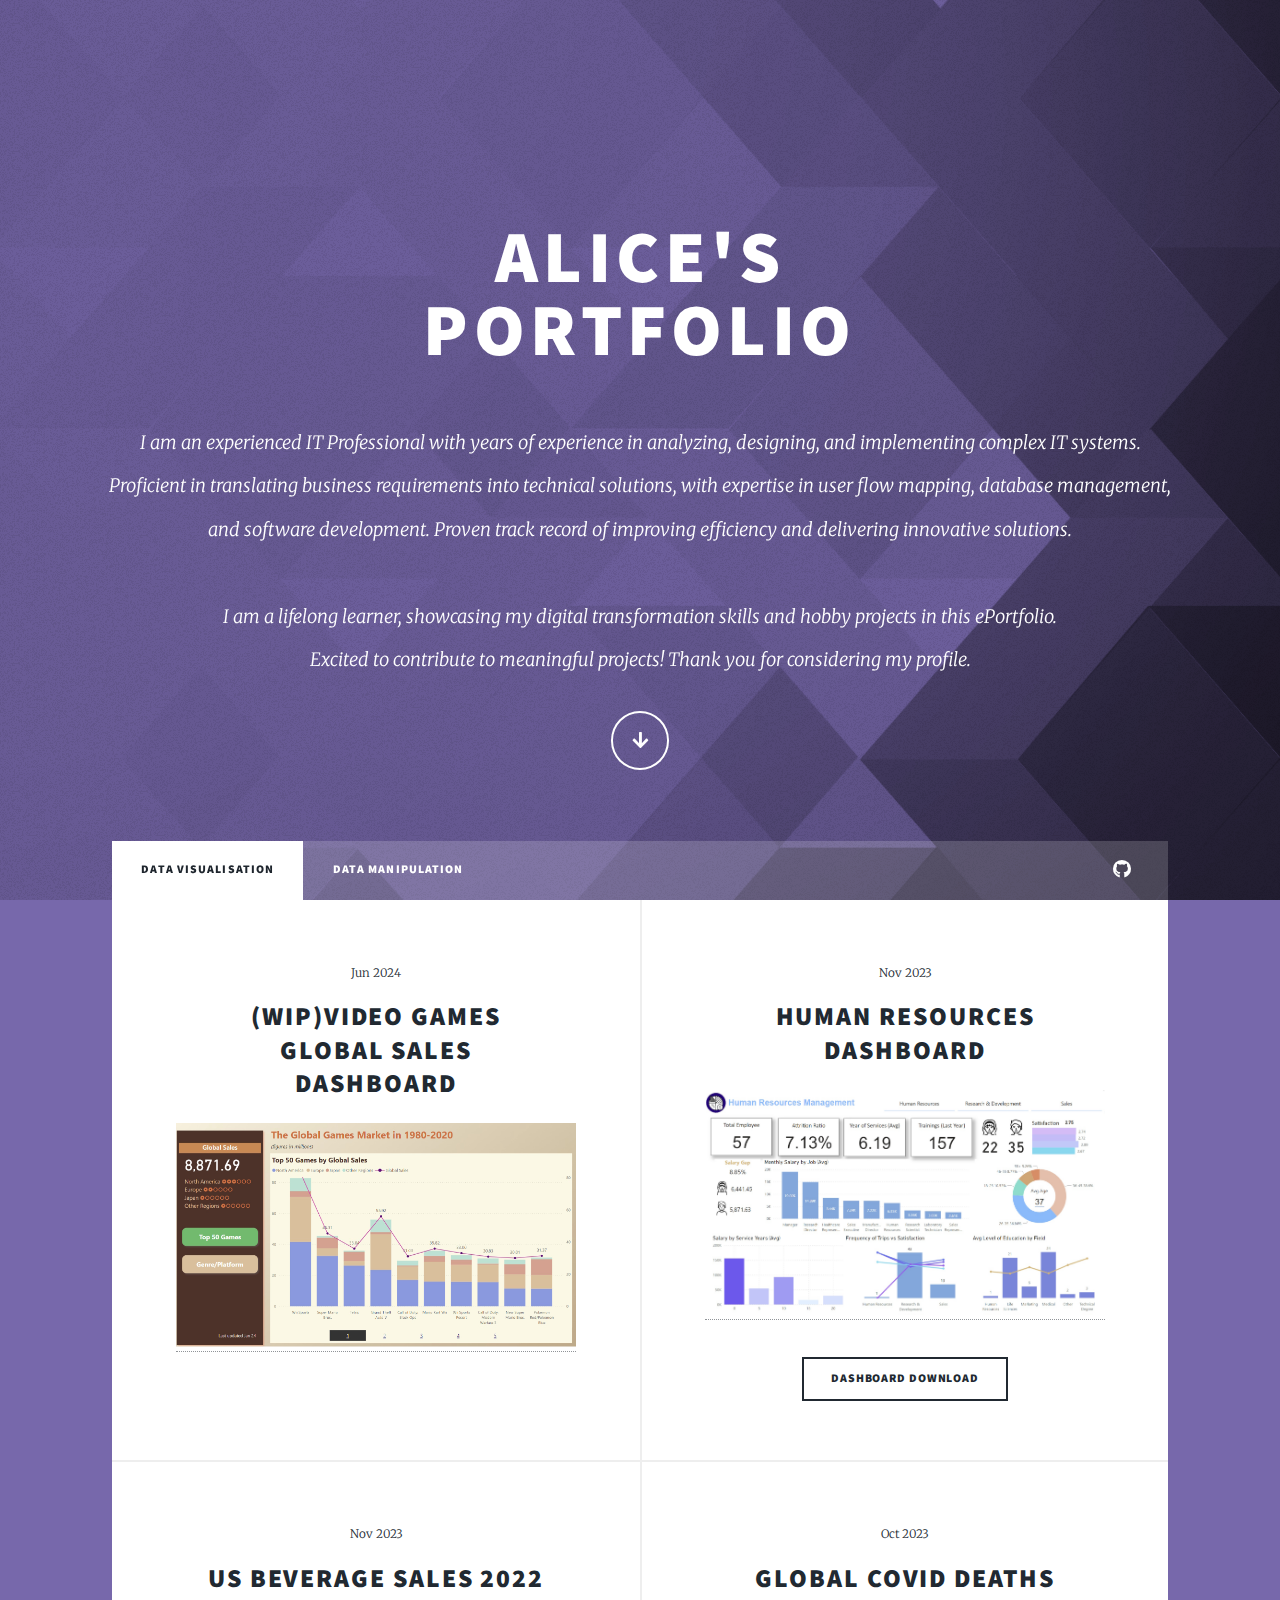
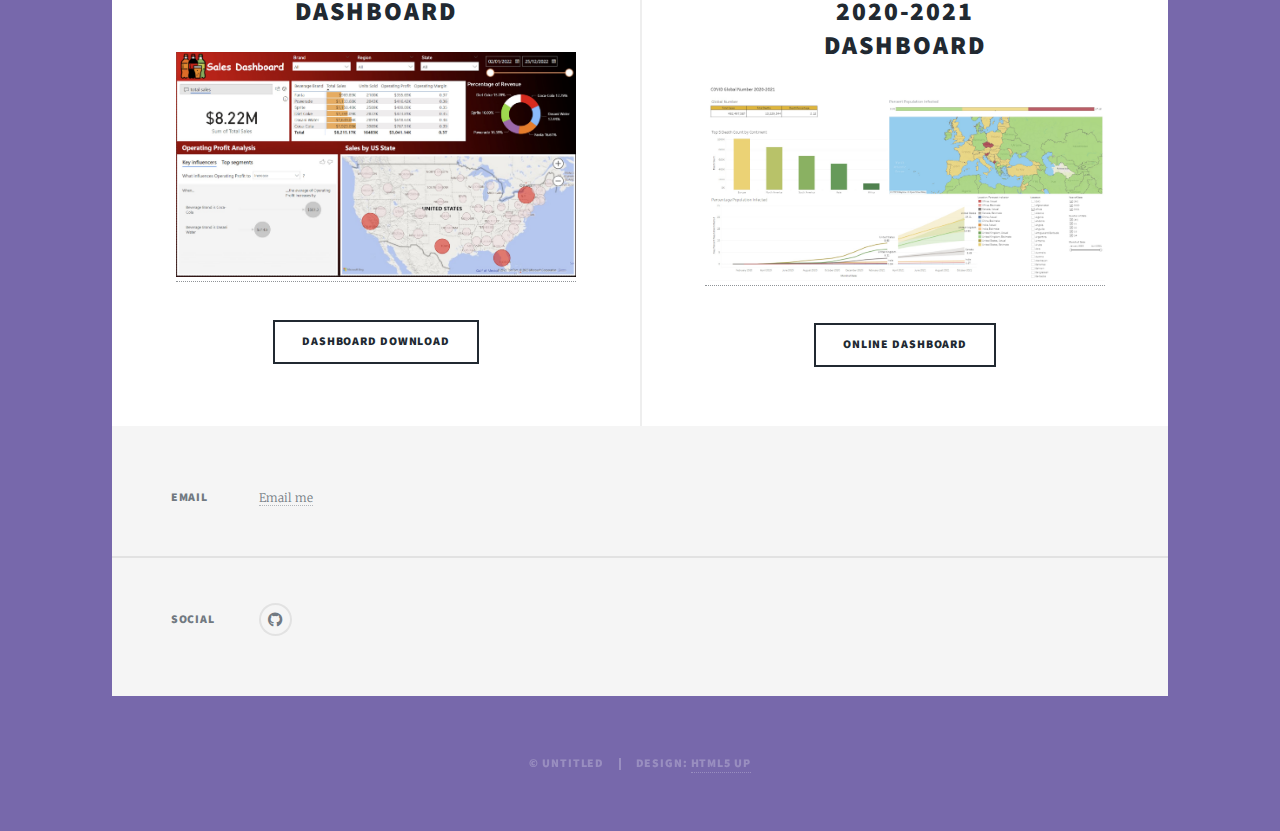
==== commit 118cf1b6: "Update index.html" ====
--- a/index.html
+++ b/index.html
@@ -5,7 +5,7 @@
 	Free for personal and commercial use under the CCA 3.0 license (html5up.net/license)
 -->
 <!--
-Last modified by alicel 23Mar24
+Last modified by alice 20Jun24
 -->
 <html>
 	<head>
@@ -86,7 +86,7 @@
 								<!--Video Games dashboard Mar 24-->
 								<article>
 									<header>
-										<span class="date">Mar 2024</span>
+										<span class="date">Jun 2024</span>
 										
 										<div class="tooltip">		
 											<!--<a href="details/vgames.html" target="_blank">-->	
@@ -279,9 +279,19 @@
 						<ul><li>&copy; Untitled</li><li>Design: <a href="https://html5up.net">HTML5 UP</a></li></ul>
 					</div>
 
-			</div>
+					<!--<div id="chatbot">
+				
+					</div>-->
+
+				</div>
+
+					
 
 		<!-- Scripts -->
+			<!-- Start of HubSpot Embed Code -->
+			
+				<script type="text/javascript" id="hs-script-loader" async defer src="//js-eu1.hs-scripts.com/144435541.js"></script>
+			<!-- End of HubSpot Embed Code -->
 			<script src="assets/js/jquery.min.js"></script>
 			<script src="assets/js/jquery.scrollex.min.js"></script>
 			<script src="assets/js/jquery.scrolly.min.js"></script>
@@ -289,10 +299,6 @@
 			<script src="assets/js/breakpoints.min.js"></script>
 			<script src="assets/js/util.js"></script>
 			<script src="assets/js/main.js"></script>
-
-		<!-- Start of HubSpot Embed Code -->
-		  <script type="text/javascript" id="hs-script-loader" async defer src="//js-eu1.hs-scripts.com/144435541.js"></script>
-		<!-- End of HubSpot Embed Code -->
 		
 	</body>
 </html>
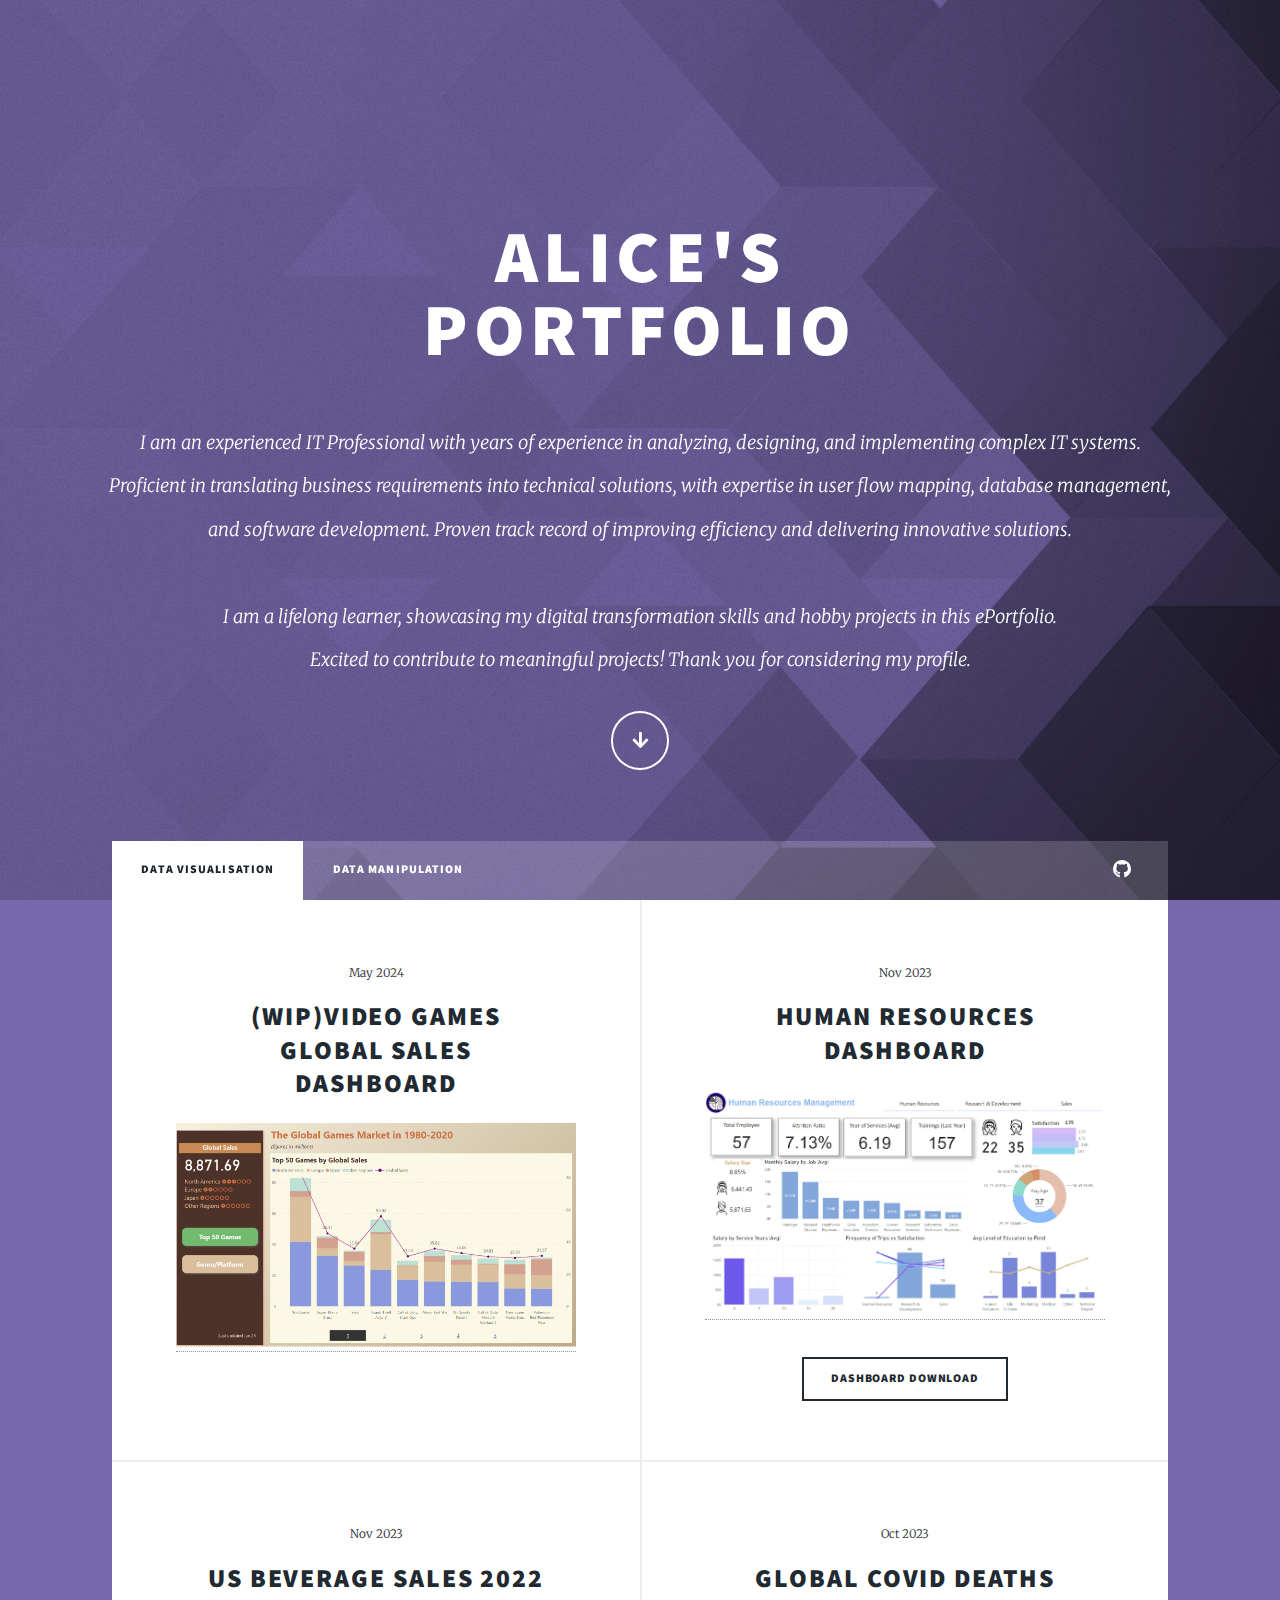
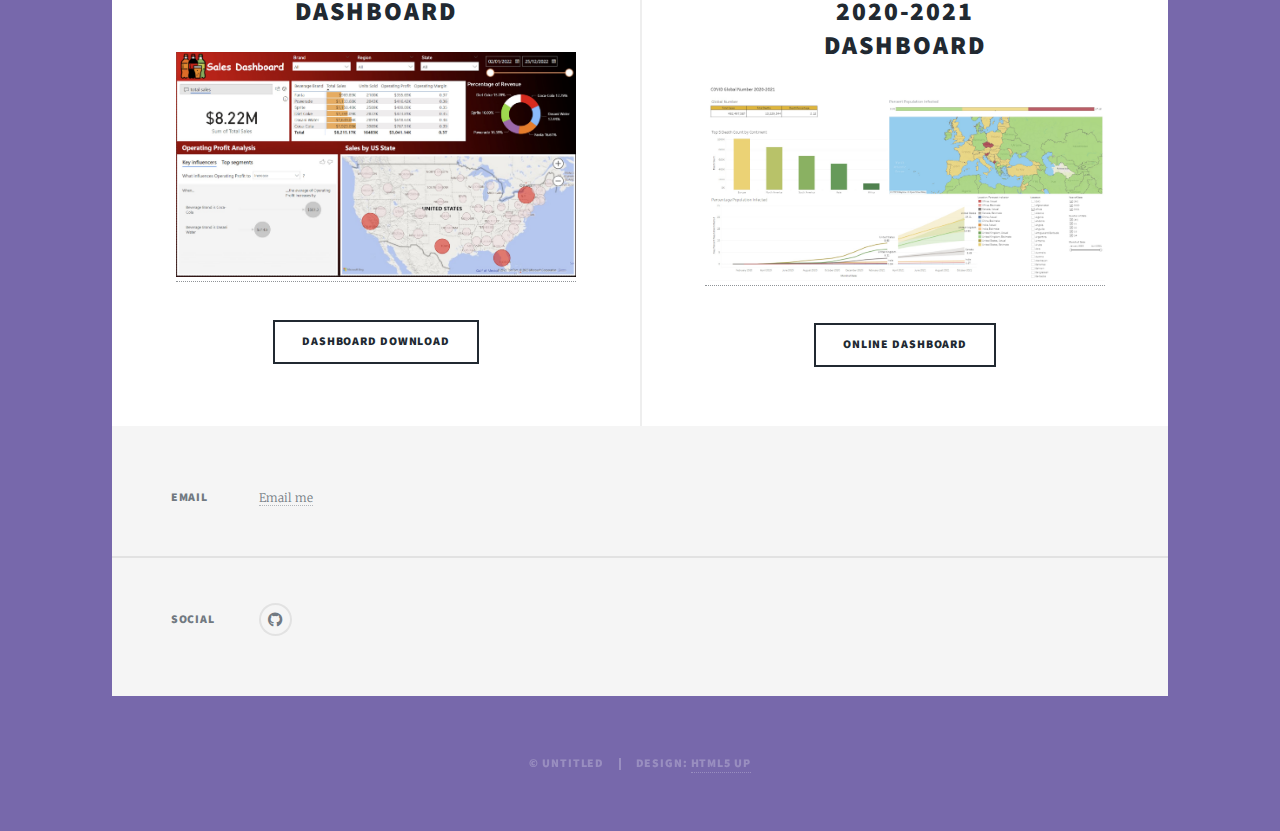
==== commit 827c1b0d: "Update index.html" ====
--- a/index.html
+++ b/index.html
@@ -83,10 +83,10 @@
 
 						<!----------------------------- Dashboard Posts ------------------------------->
 							<section class="posts">
-								<!--Video Games dashboard Mar 24-->
+								<!--Video Games dashboard Apr 24-->
 								<article>
 									<header>
-										<span class="date">Jun 2024</span>
+										<span class="date">May 2024</span>
 										
 										<div class="tooltip">		
 											<!--<a href="details/vgames.html" target="_blank">-->	
